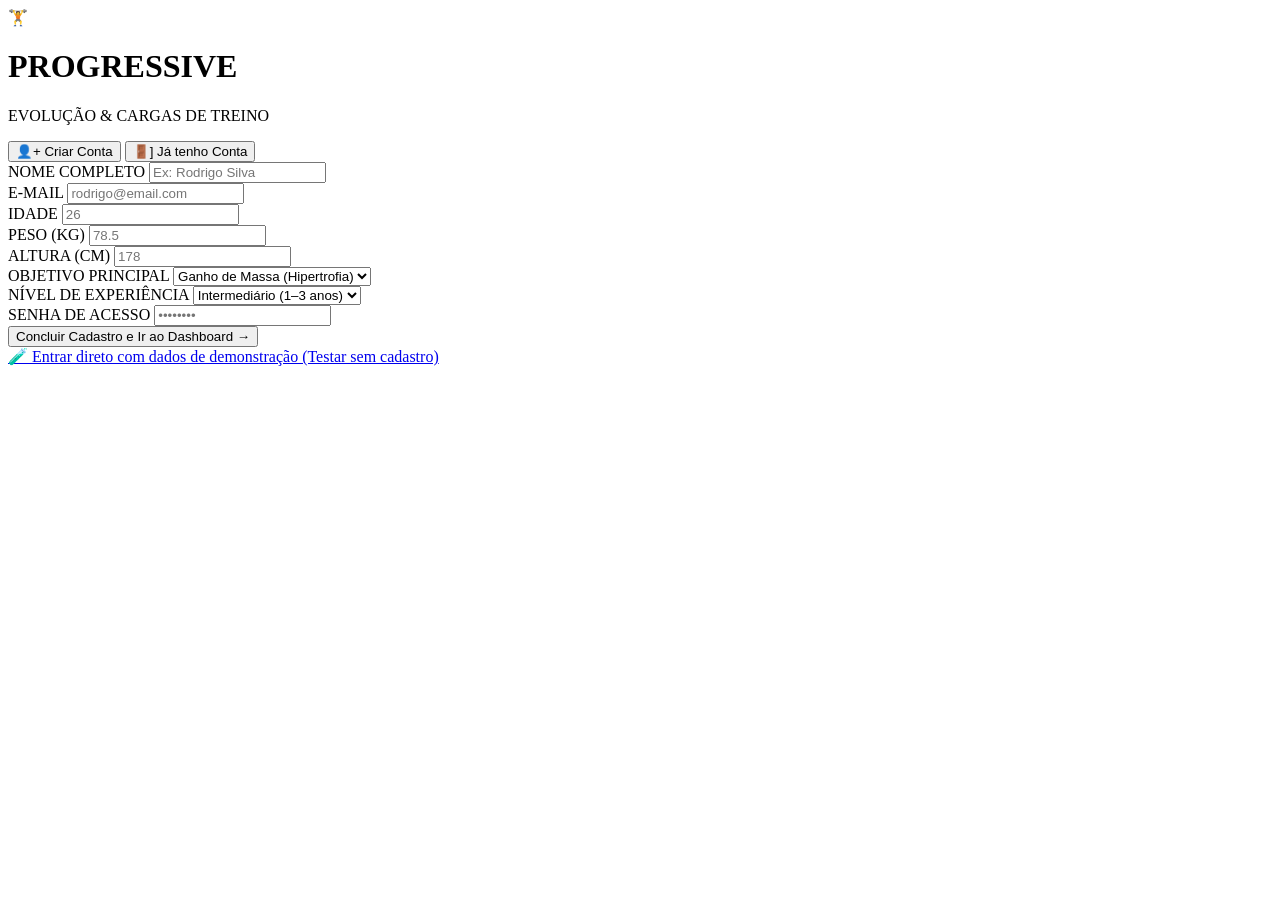
==== index.html @ b904b304 "feat: cria estrutura inicial do projeto e pagina de autenticacao" ====
<!DOCTYPE html>
<html lang="pt-BR">
<head>
    <meta charset="UTF-8">
    <meta name="viewport" content="width=device-width, initial-scale=1.0">
    <title>Progressive — Criar Conta / Entrar</title>
</head>
<body>

    <main class="auth-container">
        <!-- Logo e Titulo -->
        <header class="auth-header">
            <div class="logo-icon">🏋️</div>
            <h1>PROGRESSIVE</h1>
            <p>EVOLUÇÃO & CARGAS DE TREINO</p>
        </header>

        <!-- Alternador de Modos -->
        <nav class="auth-tabs">
            <button type="button" class="tab-btn active">👤+ Criar Conta</button>
            <button type="button" class="tab-btn">🚪] Já tenho Conta</button>
        </nav>

        <!-- Formulario de Registo -->
        <form action="pages/dashboard.html" method="GET" class="auth-form">
            
            <div class="form-row">
                <div class="form-group">
                    <label for="nome">NOME COMPLETO</label>
                    <input type="text" id="nome" name="nome" placeholder="Ex: Rodrigo Silva" required>
                </div>

                <div class="form-group">
                    <label for="email">E-MAIL</label>
                    <input type="email" id="email" name="email" placeholder="rodrigo@email.com" required>
                </div>
            </div>

            <div class="form-row">
                <div class="form-group">
                    <label for="idade">IDADE</label>
                    <input type="number" id="idade" name="idade" placeholder="26" required>
                </div>

                <div class="form-group">
                    <label for="peso">PESO (KG)</label>
                    <input type="number" id="peso" name="peso" step="0.1" placeholder="78.5" required>
                </div>

                <div class="form-group">
                    <label for="altura">ALTURA (CM)</label>
                    <input type="number" id="altura" name="altura" placeholder="178" required>
                </div>
            </div>

            <div class="form-row">
                <div class="form-group">
                    <label for="objetivo">OBJETIVO PRINCIPAL</label>
                    <select id="objetivo" name="objetivo">
                        <option value="hipertrofia" selected>Ganho de Massa (Hipertrofia)</option>
                        <option value="forca">Ganho de Força Brutal</option>
                        <option value="emagrecimento">Definição / Emagrecimento</option>
                    </select>
                </div>

                <div class="form-group">
                    <label for="nivel">NÍVEL DE EXPERIÊNCIA</label>
                    <select id="nivel" name="nivel">
                        <option value="iniciante">Iniciante (0-1 ano)</option>
                        <option value="intermediario" selected>Intermediário (1–3 anos)</option>
                        <option value="avancado">Avançado (3+ anos)</option>
                    </select>
                </div>
            </div>

            <div class="form-group">
                <label for="senha">SENHA DE ACESSO</label>
                <input type="password" id="senha" name="senha" placeholder="••••••••" required>
            </div>

            <button type="submit" class="btn-submit">Concluir Cadastro e Ir ao Dashboard →</button>

            <div class="demo-access">
                <a href="pages/dashboard.html">🧪 Entrar direto com dados de demonstração (Testar sem cadastro)</a>
            </div>

        </form>
    </main>

</body>
</html>
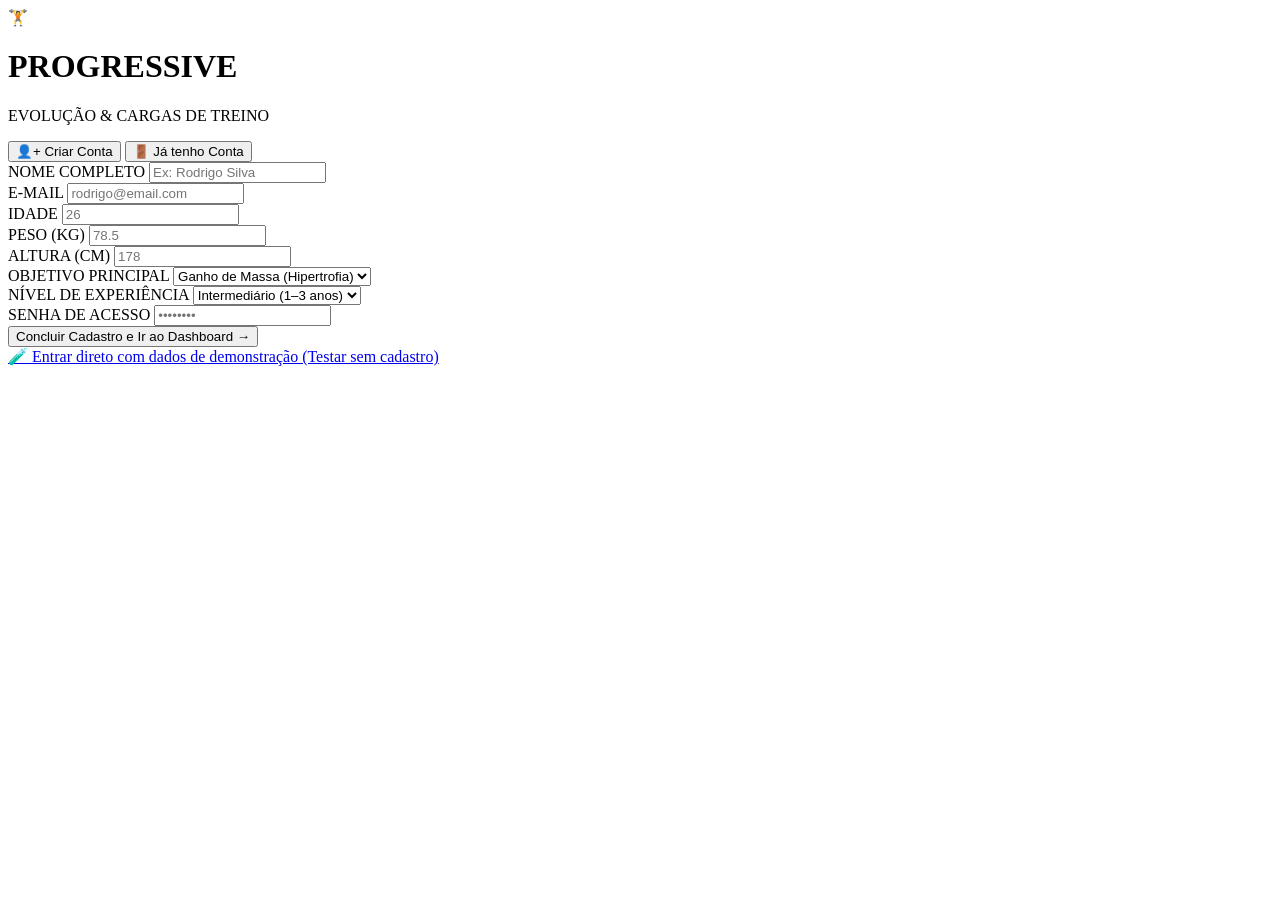
==== commit 69e09eb1: "fix(html): corrige acessibilidade wcag, semantica e erros de texto" ====
--- a/index.html
+++ b/index.html
@@ -4,6 +4,7 @@
     <meta charset="UTF-8">
     <meta name="viewport" content="width=device-width, initial-scale=1.0">
     <title>Progressive — Criar Conta / Entrar</title>
+    <link rel="stylesheet" href="assets/css/style.css">
 </head>
 <body>
 
@@ -18,7 +19,7 @@
         <!-- Alternador de Modos -->
         <nav class="auth-tabs">
             <button type="button" class="tab-btn active">👤+ Criar Conta</button>
-            <button type="button" class="tab-btn">🚪] Já tenho Conta</button>
+            <button type="button" class="tab-btn">🚪 Já tenho Conta</button>
         </nav>
 
         <!-- Formulario de Registo -->
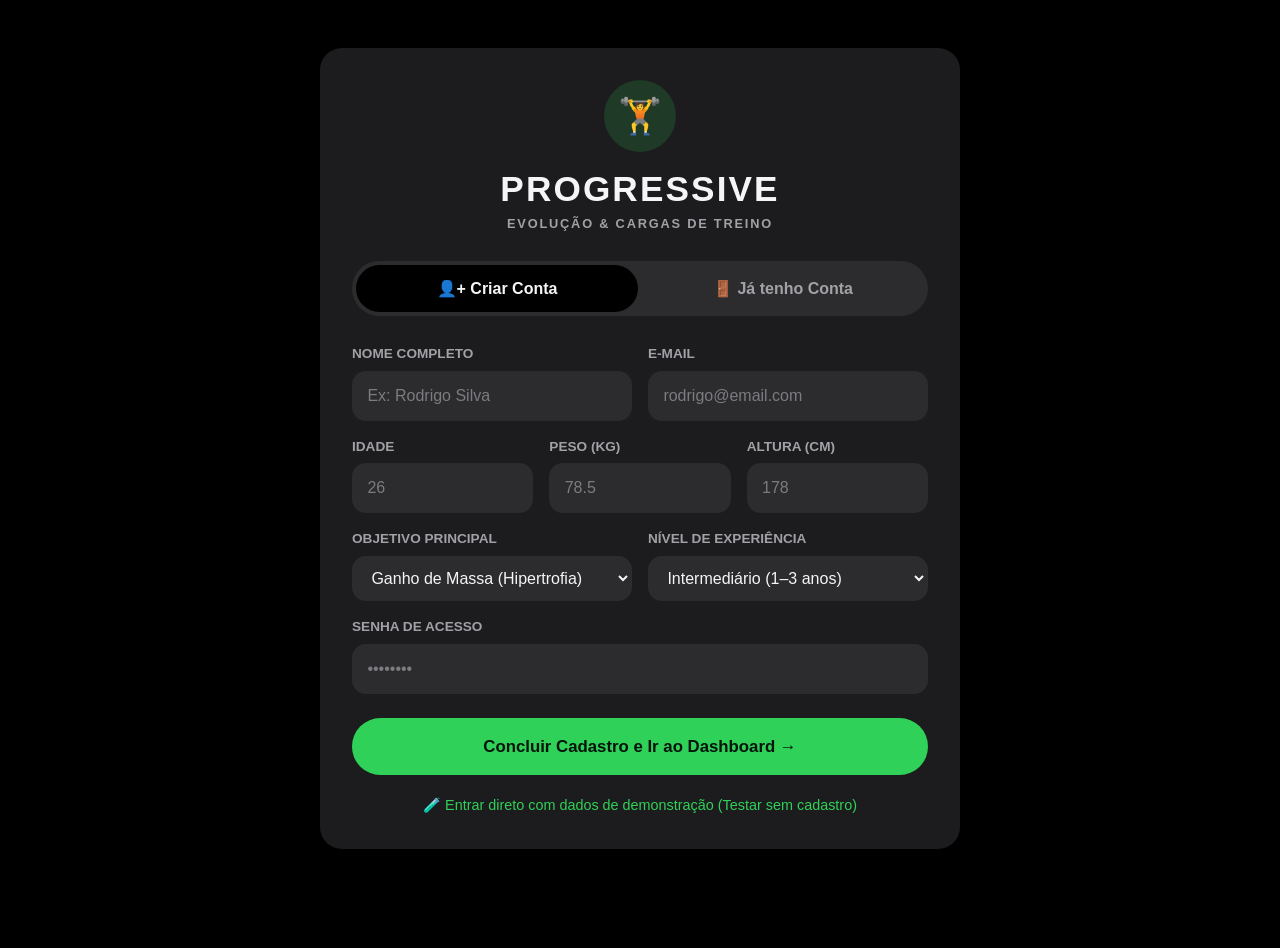
==== commit 20a8a5e5: "feat(login): alterna formularios de cadastro e login com :checked - abas viram labels de radios esco" ====
--- a/index.html
+++ b/index.html
@@ -3,6 +3,8 @@
 <head>
     <meta charset="UTF-8">
     <meta name="viewport" content="width=device-width, initial-scale=1.0">
+    <meta name="theme-color" content="#000000">
+    <link rel="icon" href="data:image/svg+xml,<svg xmlns=%22http://www.w3.org/2000/svg%22 viewBox=%220 0 100 100%22><circle cx=%2250%22 cy=%2250%22 r=%2250%22 fill=%22%2330d158%22/><text x=%2250%22 y=%2268%22 font-size=%2250%22 text-anchor=%22middle%22>🏋️</text></svg>">
     <title>Progressive — Criar Conta / Entrar</title>
     <link rel="stylesheet" href="assets/css/style.css">
 </head>
@@ -16,14 +18,18 @@
             <p>EVOLUÇÃO & CARGAS DE TREINO</p>
         </header>
 
-        <!-- Alternador de Modos -->
-        <nav class="auth-tabs">
-            <button type="button" class="tab-btn active">👤+ Criar Conta</button>
-            <button type="button" class="tab-btn">🚪 Já tenho Conta</button>
-        </nav>
+        <!-- Alternador de Modos: os radios controlam, via CSS (:checked), qual formulário aparece -->
+        <input type="radio" name="modo-acesso" id="modo-cadastro" class="sr-only" checked>
+        <input type="radio" name="modo-acesso" id="modo-login" class="sr-only">
+
+        <div class="auth-tabs">
+            <label for="modo-cadastro" class="tab-btn">👤+ Criar Conta</label>
+            <label for="modo-login" class="tab-btn">🚪 Já tenho Conta</label>
+        </div>
 
         <!-- Formulario de Registo -->
-        <form action="pages/dashboard.html" method="GET" class="auth-form">
+        <form action="pages/dashboard.html" method="GET" class="auth-form form-cadastro">
+            <h2 class="sr-only">Criar conta</h2>
             
             <div class="form-row">
                 <div class="form-group">
@@ -86,6 +92,27 @@
             </div>
 
         </form>
+
+        <!-- Formulario de Login -->
+        <form action="pages/dashboard.html" method="GET" class="auth-form form-login">
+            <h2 class="sr-only">Entrar na conta</h2>
+
+            <div class="form-group">
+                <label for="login-email">E-MAIL</label>
+                <input type="email" id="login-email" name="email" placeholder="rodrigo@email.com" autocomplete="email" required>
+            </div>
+
+            <div class="form-group">
+                <label for="login-senha">SENHA</label>
+                <input type="password" id="login-senha" name="senha" placeholder="••••••••" autocomplete="current-password" required>
+            </div>
+
+            <button type="submit" class="btn-submit">Entrar →</button>
+
+            <div class="demo-access">
+                <a href="pages/dashboard.html">🧪 Entrar direto com dados de demonstração</a>
+            </div>
+        </form>
     </main>
 
 </body>
--- a/assets/css/style.css
+++ b/assets/css/style.css
@@ -0,0 +1,1493 @@
+ 
+/* ---------- 1. Variáveis (tokens de design) ---------- */
+:root {
+    color-scheme: dark;
+
+    /* Cores */
+    --bg: #000000;
+    --surface: #1c1c1e;
+    --surface-2: #2c2c2e;
+    --surface-3: #3a3a3c;
+    --border: #2f2f33;
+    --text: #f5f5f7;
+    --text-muted: #a1a1a6;
+    --accent: #30d158;
+    --accent-strong: #28b84c;
+    --accent-soft: rgba(48, 209, 88, 0.16);
+    --accent-dim: #1f6f35;
+    --danger: #ff453a;
+    --danger-soft: rgba(255, 69, 58, 0.14);
+    --warning: #ffd60a;
+
+    /* Tipografia */
+    --font: -apple-system, BlinkMacSystemFont, "Segoe UI", Roboto, "Helvetica Neue", Arial, sans-serif;
+
+    /* Formas e espaçamentos */
+    --radius-lg: 22px;
+    --radius-md: 14px;
+    --radius-sm: 10px;
+    --radius-pill: 999px;
+    --gap: 16px;
+    --sidebar-width: 240px;
+    --bottom-nav-height: 72px;
+    --transition: 0.2s ease;
+}
+
+/* ---------- 2. Base ---------- */
+*,
+*::before,
+*::after {
+    box-sizing: border-box;
+}
+
+html {
+    -webkit-text-size-adjust: 100%;
+}
+
+body {
+    margin: 0;
+    min-height: 100vh;
+    background: var(--bg);
+    color: var(--text);
+    font-family: var(--font);
+    font-size: 1rem;
+    line-height: 1.5;
+    -webkit-font-smoothing: antialiased;
+}
+
+h1, h2, h3, h4 {
+    margin: 0 0 0.5rem;
+    line-height: 1.2;
+    letter-spacing: -0.01em;
+}
+
+p {
+    margin: 0 0 0.75rem;
+}
+
+a {
+    color: var(--accent);
+    text-decoration: none;
+}
+
+a:hover {
+    text-decoration: underline;
+}
+
+img {
+    max-width: 100%;
+    height: auto;
+    display: block;
+}
+
+ul {
+    margin: 0;
+    padding: 0;
+    list-style: none;
+}
+
+hr {
+    border: 0;
+    border-top: 1px solid var(--border);
+    margin: 1.25rem 0;
+}
+
+strong {
+    font-weight: 700;
+}
+
+/* Foco visível para navegação por teclado (acessibilidade) */
+:focus-visible {
+    outline: 3px solid var(--accent);
+    outline-offset: 2px;
+    border-radius: var(--radius-sm);
+}
+
+/* Conteúdo apenas para leitores de ecrã */
+.sr-only {
+    position: absolute;
+    width: 1px;
+    height: 1px;
+    padding: 0;
+    margin: -1px;
+    overflow: hidden;
+    clip: rect(0, 0, 0, 0);
+    white-space: nowrap;
+    border: 0;
+}
+
+/* ---------- 3. Formulários ---------- */
+label,
+legend {
+    display: block;
+    margin-bottom: 0.4rem;
+    color: var(--text-muted);
+    font-size: 0.85rem;
+    font-weight: 600;
+}
+
+input,
+select,
+textarea {
+    width: 100%;
+    padding: 0.75rem 0.9rem;
+    background: var(--surface-2);
+    color: var(--text);
+    border: 1px solid transparent;
+    border-radius: var(--radius-md);
+    font: inherit;
+    transition: border-color var(--transition), background var(--transition);
+}
+
+input::placeholder,
+textarea::placeholder {
+    color: #7c7c80;
+}
+
+input:hover,
+select:hover,
+textarea:hover {
+    background: var(--surface-3);
+}
+
+input:focus,
+select:focus,
+textarea:focus {
+    outline: none;
+    border-color: var(--accent);
+}
+
+textarea {
+    resize: vertical;
+}
+
+input[type="checkbox"],
+input[type="radio"] {
+    width: 1.25rem;
+    height: 1.25rem;
+    padding: 0;
+    accent-color: var(--accent);
+    cursor: pointer;
+}
+
+.form-group {
+    margin-bottom: 1rem;
+}
+
+.form-row {
+    display: grid;
+    grid-template-columns: repeat(auto-fit, minmax(160px, 1fr));
+    gap: 0 var(--gap);
+}
+
+.form-group-fieldset {
+    margin: 0 0 1rem;
+    padding: 1rem;
+    border: 1px solid var(--border);
+    border-radius: var(--radius-md);
+}
+
+.form-group-fieldset legend {
+    padding: 0 0.4rem;
+}
+
+.form-group-fieldset label {
+    display: flex;
+    align-items: center;
+    gap: 0.6rem;
+    margin: 0.4rem 0;
+    color: var(--text);
+    font-weight: 400;
+    cursor: pointer;
+}
+
+/* ---------- 4. Botões ---------- */
+button,
+.btn-primary,
+.btn-secondary,
+.btn-success,
+.btn-danger,
+.btn-submit,
+.btn-start,
+.btn-start-routine,
+.btn-back,
+.btn-link {
+    font: inherit;
+    cursor: pointer;
+}
+
+.btn-primary,
+.btn-success,
+.btn-submit,
+.btn-start,
+.btn-start-routine {
+    display: inline-flex;
+    align-items: center;
+    justify-content: center;
+    gap: 0.5rem;
+    padding: 0.8rem 1.4rem;
+    background: var(--accent);
+    color: #04140a;
+    border: 0;
+    border-radius: var(--radius-pill);
+    font-weight: 700;
+    text-decoration: none;
+    transition: background var(--transition), transform var(--transition), box-shadow var(--transition);
+}
+
+.btn-primary:hover,
+.btn-success:hover,
+.btn-submit:hover,
+.btn-start:hover,
+.btn-start-routine:hover {
+    background: var(--accent-strong);
+    text-decoration: none;
+}
+
+.btn-primary:active,
+.btn-success:active,
+.btn-submit:active,
+.btn-start:active,
+.btn-start-routine:active {
+    transform: scale(0.97);
+}
+
+.btn-secondary,
+.btn-back {
+    display: inline-flex;
+    align-items: center;
+    gap: 0.4rem;
+    padding: 0.6rem 1rem;
+    background: var(--surface-2);
+    color: var(--text);
+    border: 0;
+    border-radius: var(--radius-pill);
+    font-weight: 600;
+    font-size: 0.9rem;
+    text-decoration: none;
+    transition: background var(--transition);
+}
+
+.btn-secondary:hover,
+.btn-back:hover {
+    background: var(--surface-3);
+    text-decoration: none;
+}
+
+.btn-danger {
+    display: inline-flex;
+    align-items: center;
+    gap: 0.4rem;
+    padding: 0.6rem 1rem;
+    background: var(--danger-soft);
+    color: var(--danger);
+    border: 0;
+    border-radius: var(--radius-pill);
+    font-weight: 600;
+    font-size: 0.9rem;
+    text-decoration: none;
+    transition: background var(--transition), color var(--transition);
+}
+
+.btn-danger:hover {
+    background: var(--danger);
+    color: #fff;
+    text-decoration: none;
+}
+
+.btn-link {
+    display: inline-flex;
+    align-items: center;
+    gap: 0.4rem;
+    padding: 0.6rem 0;
+    background: none;
+    border: 0;
+    color: var(--accent);
+    font-weight: 600;
+}
+
+/* ---------- 5. Topbar ---------- */
+.topbar {
+    position: sticky;
+    top: 0;
+    z-index: 20;
+    display: flex;
+    align-items: center;
+    justify-content: space-between;
+    gap: var(--gap);
+    padding: 0.9rem 1.5rem;
+    background: rgba(0, 0, 0, 0.85);
+    backdrop-filter: blur(12px);
+    border-bottom: 1px solid var(--border);
+}
+
+.brand {
+    display: flex;
+    align-items: center;
+    gap: 0.75rem;
+    min-width: 0;
+}
+
+.logo {
+    display: grid;
+    place-items: center;
+    width: 42px;
+    height: 42px;
+    flex-shrink: 0;
+    background: var(--accent-soft);
+    border-radius: 50%;
+    font-size: 1.3rem;
+}
+
+.brand-name {
+    margin: 0;
+    font-size: 1.25rem;
+    font-weight: 800;
+    letter-spacing: 0.04em;
+}
+
+.brand-name span {
+    display: block;
+    color: var(--text-muted);
+    font-size: 0.7rem;
+    font-weight: 600;
+    letter-spacing: 0.12em;
+}
+
+.user-info {
+    display: flex;
+    align-items: center;
+    gap: 0.75rem;
+}
+
+.user-name {
+    font-weight: 600;
+}
+
+.user-meta {
+    color: var(--text-muted);
+    font-size: 0.85rem;
+}
+
+.avatar {
+    display: grid;
+    place-items: center;
+    width: 40px;
+    height: 40px;
+    background: var(--accent);
+    color: #04140a;
+    border-radius: 50%;
+    font-weight: 800;
+    font-size: 0.9rem;
+}
+
+.btn-logout {
+    display: grid;
+    place-items: center;
+    width: 40px;
+    height: 40px;
+    background: var(--surface);
+    border-radius: 50%;
+    transition: background var(--transition);
+}
+
+.btn-logout:hover {
+    background: var(--surface-2);
+    text-decoration: none;
+}
+
+/* ---------- 6. Layout com sidebar ---------- */
+.layout {
+    display: grid;
+    grid-template-columns: var(--sidebar-width) 1fr;
+    min-height: calc(100vh - 75px);
+}
+
+.sidebar {
+    position: sticky;
+    top: 75px;
+    align-self: start;
+    height: calc(100vh - 75px);
+    padding: 1.5rem 1rem;
+    border-right: 1px solid var(--border);
+}
+
+.sidebar ul {
+    display: flex;
+    flex-direction: column;
+    gap: 0.25rem;
+}
+
+.sidebar a {
+    display: flex;
+    align-items: center;
+    gap: 0.6rem;
+    padding: 0.75rem 1rem;
+    color: var(--text-muted);
+    border-radius: var(--radius-md);
+    font-weight: 600;
+    transition: background var(--transition), color var(--transition);
+}
+
+.sidebar a:hover {
+    background: var(--surface);
+    color: var(--text);
+    text-decoration: none;
+}
+
+.sidebar .active a {
+    background: var(--accent-soft);
+    color: var(--accent);
+}
+
+.main-content {
+    width: 100%;
+    max-width: 1200px;
+    margin: 0 auto;
+    padding: 2rem 1.5rem 3rem;
+}
+
+/* Título de página no estilo "Stats / Progress & history" */
+.page-title-bar {
+    display: flex;
+    flex-wrap: wrap;
+    align-items: flex-end;
+    justify-content: space-between;
+    gap: var(--gap);
+    margin-bottom: 1.75rem;
+}
+
+.page-title-bar h1 {
+    margin: 0;
+    font-size: clamp(1.8rem, 4vw, 2.6rem);
+    font-weight: 800;
+}
+
+.page-title-bar p {
+    margin: 0.25rem 0 0;
+    color: var(--text-muted);
+    font-size: 1.05rem;
+}
+
+/* Card genérico (todas as "caixas" usam a mesma base) */
+.metric-card,
+.next-workout-banner,
+.widget-chart,
+.widget-records,
+.routine-card,
+.library-card,
+.add-exercise-section,
+.filter-bar,
+.chart-card,
+.calc-form-card,
+.calc-result-card,
+.details-card,
+.history-table-card,
+.session-exercise-card,
+.auth-container {
+    background: var(--surface);
+    border-radius: var(--radius-lg);
+    padding: 1.5rem;
+}
+
+/* ---------- 7. Dashboard (estilo "Stats") ---------- */
+.metrics-grid {
+    display: grid;
+    grid-template-columns: repeat(4, 1fr);
+    gap: var(--gap);
+    margin-bottom: 1.5rem;
+}
+
+.metric-card {
+    display: flex;
+    flex-direction: column;
+    gap: 0.25rem;
+    transition: transform var(--transition), background var(--transition);
+}
+
+.metric-card:hover {
+    transform: translateY(-2px);
+    background: #232326;
+}
+
+.metric-card h3 {
+    margin: 0;
+    color: var(--text-muted);
+    font-size: 0.85rem;
+    font-weight: 600;
+    letter-spacing: 0.04em;
+}
+
+.metric-value {
+    margin: 0.25rem 0 0;
+    font-size: clamp(2rem, 4vw, 2.75rem);
+    font-weight: 800;
+    line-height: 1.1;
+    font-variant-numeric: tabular-nums;
+}
+
+.metric-sub {
+    color: var(--text-muted);
+    font-size: 0.85rem;
+}
+
+/* Variação positiva em verde, como o "-1 kg" do openGym */
+.metric-card:first-of-type .metric-sub {
+    color: var(--accent);
+    font-weight: 600;
+}
+
+/* Banner do treino do dia */
+.next-workout-banner {
+    display: flex;
+    flex-wrap: wrap;
+    align-items: center;
+    justify-content: space-between;
+    gap: 1.25rem;
+    margin-bottom: 1.5rem;
+    background: linear-gradient(135deg, #12351d 0%, var(--surface) 60%);
+    border: 1px solid var(--accent-dim);
+}
+
+.workout-info h2 {
+    margin: 0.6rem 0 0.25rem;
+    font-size: 1.4rem;
+}
+
+.workout-info p {
+    margin: 0;
+    color: var(--text-muted);
+}
+
+.badge,
+.group-tag,
+.formula-tag {
+    display: inline-block;
+    padding: 0.25rem 0.7rem;
+    background: var(--accent-soft);
+    color: var(--accent);
+    border-radius: var(--radius-pill);
+    font-size: 0.72rem;
+    font-weight: 700;
+    letter-spacing: 0.08em;
+}
+
+.btn-start {
+    padding: 1rem 1.75rem;
+    font-size: 1.05rem;
+    box-shadow: 0 0 0 6px var(--accent-soft), 0 10px 30px rgba(48, 209, 88, 0.25);
+}
+
+/* Gráfico + recordes */
+.dashboard-widgets {
+    display: grid;
+    grid-template-columns: 2fr 1fr;
+    gap: var(--gap);
+}
+
+.widget-chart h2,
+.widget-records h2,
+.chart-card h2,
+.history-table-card h2 {
+    color: var(--text-muted);
+    font-size: 1rem;
+    font-weight: 600;
+}
+
+.chart-container {
+    margin: 1rem 0 0;
+}
+
+.chart-container figcaption,
+.line-chart-wrapper figcaption,
+.exercise-illustration figcaption {
+    margin-top: 1rem;
+    color: var(--text-muted);
+    font-size: 0.85rem;
+}
+
+/* Barras verdes com cantos arredondados, como as células do heatmap */
+.bar-chart-placeholder {
+    display: flex;
+    align-items: flex-end;
+    gap: 10px;
+    height: 220px;
+    padding-bottom: 1.75rem;
+}
+
+.bar {
+    position: relative;
+    flex: 1;
+    min-height: 10px;
+    background: linear-gradient(to top, var(--accent-dim), var(--accent));
+    border-radius: 8px;
+    transition: filter var(--transition), transform var(--transition);
+}
+
+.bar:hover {
+    filter: brightness(1.2);
+}
+
+/* Dias sem treino viram uma "célula vazia" cinza */
+.bar[style*="height: 0%"] {
+    background: var(--surface-2);
+}
+
+.bar span {
+    position: absolute;
+    bottom: -1.6rem;
+    left: 50%;
+    transform: translateX(-50%);
+    color: var(--text-muted);
+    font-size: 0.78rem;
+}
+
+/* Lista de recordes pessoais */
+.pr-list li {
+    display: flex;
+    justify-content: space-between;
+    align-items: center;
+    gap: 1rem;
+    padding: 0.85rem 0;
+    border-bottom: 1px solid var(--border);
+}
+
+.pr-list li:last-child {
+    border-bottom: 0;
+}
+
+.pr-list strong {
+    color: var(--accent);
+    font-size: 1.1rem;
+    font-variant-numeric: tabular-nums;
+    white-space: nowrap;
+}
+
+/* ---------- 8. Treinos (fichas) ---------- */
+.routines-grid,
+.library-grid {
+    display: grid;
+    grid-template-columns: repeat(auto-fill, minmax(280px, 1fr));
+    gap: var(--gap);
+}
+
+.routines-grid > h2,
+.library-grid > h2,
+.add-exercise-section > h2,
+.calc-form-card > h2 {
+    grid-column: 1 / -1;
+    margin-bottom: 0.25rem;
+    color: var(--text-muted);
+    font-size: 1rem;
+    font-weight: 600;
+}
+
+.routine-card {
+    display: flex;
+    flex-direction: column;
+    gap: 0.75rem;
+    border: 1px solid transparent;
+    transition: border-color var(--transition), transform var(--transition);
+}
+
+.routine-card:hover {
+    border-color: var(--accent-dim);
+    transform: translateY(-2px);
+}
+
+.routine-card-header {
+    display: flex;
+    justify-content: space-between;
+    align-items: center;
+}
+
+.count {
+    color: var(--text-muted);
+    font-size: 0.85rem;
+}
+
+.routine-card h3 {
+    margin: 0;
+    font-size: 1.2rem;
+}
+
+.exercise-preview-list {
+    flex: 1;
+}
+
+.exercise-preview-list li {
+    display: flex;
+    justify-content: space-between;
+    gap: 1rem;
+    padding: 0.55rem 0;
+    border-bottom: 1px solid var(--border);
+    font-size: 0.92rem;
+}
+
+.exercise-preview-list li:last-child {
+    border-bottom: 0;
+}
+
+.exercise-preview-list strong {
+    color: var(--text-muted);
+    font-weight: 600;
+    white-space: nowrap;
+}
+
+.btn-start-routine {
+    width: 100%;
+    margin-top: 0.25rem;
+}
+
+/* ---------- 9. Biblioteca ---------- */
+.add-exercise-section {
+    margin-bottom: 1.5rem;
+}
+
+.exercise-form {
+    display: grid;
+    grid-template-columns: repeat(2, 1fr);
+    gap: 0 var(--gap);
+}
+
+.exercise-form .form-group:has(textarea),
+.exercise-form .form-group-fieldset,
+.exercise-form .btn-success {
+    grid-column: 1 / -1;
+}
+
+.exercise-form .btn-success {
+    justify-self: start;
+}
+
+/* Barra de filtros em pílula, como os seletores do openGym */
+.filter-bar {
+    display: flex;
+    flex-wrap: wrap;
+    align-items: center;
+    gap: 0.75rem;
+    margin-bottom: 1.5rem;
+    padding: 0.75rem;
+}
+
+.filter-bar input,
+.filter-bar select {
+    width: auto;
+    flex: 1 1 200px;
+    border-radius: var(--radius-pill);
+}
+
+.filter-bar label:not(.sr-only) {
+    margin: 0 0 0 0.5rem;
+}
+
+.library-card {
+    display: flex;
+    flex-direction: column;
+    gap: 0.5rem;
+}
+
+.library-card .group-tag {
+    align-self: flex-start;
+}
+
+.library-card h3 {
+    margin: 0.25rem 0 0;
+    font-size: 1.15rem;
+}
+
+.library-card p {
+    color: var(--text-muted);
+    margin: 0;
+}
+
+.library-card p strong {
+    color: var(--accent);
+    font-size: 1.15rem;
+}
+
+.card-actions {
+    display: flex;
+    flex-wrap: wrap;
+    gap: 0.5rem;
+    margin-top: auto;
+    padding-top: 0.75rem;
+    border-top: 1px solid var(--border);
+}
+
+.card-actions .btn-link {
+    margin-right: auto;
+}
+
+/* ---------- 10. Evolução ---------- */
+.chart-header {
+    display: flex;
+    flex-wrap: wrap;
+    align-items: center;
+    gap: 0.75rem;
+    margin-bottom: 1rem;
+}
+
+.chart-header label {
+    margin: 0;
+}
+
+.chart-header select {
+    width: auto;
+    border-radius: var(--radius-pill);
+}
+
+.line-chart-wrapper {
+    margin: 0;
+}
+
+.line-chart-wrapper svg {
+    display: block;
+    max-width: 100%;
+}
+
+/* O CSS tem prioridade sobre os atributos do SVG */
+.line-chart-wrapper line {
+    stroke: var(--surface-2);
+}
+
+.line-chart-wrapper polyline {
+    stroke: var(--accent);
+    stroke-linecap: round;
+    stroke-linejoin: round;
+}
+
+.line-chart-wrapper circle {
+    fill: var(--bg);
+    stroke: var(--accent);
+    stroke-width: 3;
+}
+
+/* ---------- 11. Calculadora ---------- */
+.calculator-grid {
+    display: grid;
+    grid-template-columns: 1fr 1fr;
+    gap: var(--gap);
+    align-items: start;
+}
+
+.calc-form-card .btn-primary {
+    width: 100%;
+}
+
+.calc-result-card {
+    text-align: center;
+    background: linear-gradient(160deg, #12351d 0%, var(--surface) 55%);
+}
+
+.result-value {
+    margin: 0.75rem 0 0.25rem;
+    color: var(--accent);
+    font-size: clamp(2.6rem, 6vw, 3.75rem);
+    font-weight: 800;
+    font-variant-numeric: tabular-nums;
+}
+
+.result-sub {
+    color: var(--text-muted);
+}
+
+.percentages-grid {
+    display: grid;
+    grid-template-columns: repeat(3, 1fr);
+    gap: 0.75rem;
+}
+
+.percentages-grid div {
+    display: flex;
+    flex-direction: column;
+    gap: 0.25rem;
+    padding: 0.9rem 0.5rem;
+    background: var(--surface-2);
+    border-radius: var(--radius-md);
+}
+
+.percentages-grid span {
+    color: var(--text-muted);
+    font-size: 0.8rem;
+}
+
+.percentages-grid strong {
+    font-size: 1.25rem;
+}
+
+/* ---------- 12. Detalhes do exercício ---------- */
+.details-card,
+.history-table-card {
+    margin-bottom: 1.5rem;
+}
+
+.details-card > h1 {
+    font-size: clamp(1.6rem, 4vw, 2.2rem);
+    font-weight: 800;
+}
+
+.details-card > p {
+    color: var(--text-muted);
+}
+
+.details-card > p strong {
+    color: var(--text);
+}
+
+.details-content-grid {
+    display: grid;
+    grid-template-columns: 1fr 1fr;
+    gap: var(--gap);
+    margin-top: 1rem;
+}
+
+.exercise-illustration {
+    margin: 0;
+}
+
+.exercise-illustration img {
+    width: 100%;
+    background: #fff;
+    border-radius: var(--radius-md);
+}
+
+.tips-box {
+    padding: 1.25rem;
+    background: var(--surface-2);
+    border-left: 4px solid var(--accent);
+    border-radius: var(--radius-md);
+}
+
+.tips-box h2 {
+    font-size: 1.05rem;
+}
+
+.tips-box li {
+    position: relative;
+    padding: 0.4rem 0 0.4rem 1.5rem;
+}
+
+.tips-box li::before {
+    content: "✓";
+    position: absolute;
+    left: 0;
+    color: var(--accent);
+    font-weight: 800;
+}
+
+/* Tabelas */
+.data-table,
+.sets-table {
+    width: 100%;
+    border-collapse: collapse;
+    font-variant-numeric: tabular-nums;
+}
+
+.data-table th,
+.sets-table th {
+    padding: 0.75rem;
+    color: var(--text-muted);
+    font-size: 0.78rem;
+    font-weight: 600;
+    letter-spacing: 0.06em;
+    text-align: left;
+    text-transform: uppercase;
+    border-bottom: 1px solid var(--border);
+}
+
+.data-table td,
+.sets-table td {
+    padding: 0.85rem 0.75rem;
+    border-bottom: 1px solid var(--border);
+}
+
+.data-table tbody tr:last-child td,
+.sets-table tbody tr:last-child td {
+    border-bottom: 0;
+}
+
+.data-table tbody tr:hover {
+    background: var(--surface-2);
+}
+
+.data-table td strong {
+    color: var(--accent);
+}
+
+.btn-back {
+    flex-shrink: 0;
+}
+
+.footer {
+    padding: 2rem 1.5rem;
+    color: var(--text-muted);
+    font-size: 0.85rem;
+    text-align: center;
+    border-top: 1px solid var(--border);
+}
+
+/* ---------- 13. Sessão em andamento ---------- */
+.session-topbar {
+    display: flex;
+    flex-wrap: wrap;
+    align-items: center;
+    justify-content: space-between;
+    gap: var(--gap);
+    padding: 1.25rem 1.5rem;
+    border-bottom: 1px solid var(--border);
+}
+
+.session-topbar h1 {
+    margin: 0.4rem 0 0;
+    font-size: clamp(1.3rem, 3.5vw, 1.8rem);
+    font-weight: 800;
+}
+
+.badge-live {
+    display: inline-flex;
+    align-items: center;
+    gap: 0.5rem;
+    padding: 0.25rem 0.75rem;
+    background: var(--accent-soft);
+    color: var(--accent);
+    border-radius: var(--radius-pill);
+    font-size: 0.72rem;
+    font-weight: 700;
+    letter-spacing: 0.08em;
+}
+
+/* Ponto "ao vivo" pulsando */
+.badge-live::before {
+    content: "";
+    width: 8px;
+    height: 8px;
+    background: var(--accent);
+    border-radius: 50%;
+    animation: pulse 1.6s ease-in-out infinite;
+}
+
+@keyframes pulse {
+    0%, 100% { opacity: 1; transform: scale(1); }
+    50% { opacity: 0.35; transform: scale(0.7); }
+}
+
+/* Cronómetro fixo no topo durante o treino */
+.timer-bar {
+    position: sticky;
+    top: 0;
+    z-index: 20;
+    display: flex;
+    flex-wrap: wrap;
+    align-items: center;
+    justify-content: space-between;
+    gap: var(--gap);
+    padding: 1rem 1.5rem;
+    background: rgba(28, 28, 30, 0.92);
+    backdrop-filter: blur(12px);
+    border-bottom: 1px solid var(--border);
+}
+
+.timer-display {
+    display: flex;
+    align-items: baseline;
+    gap: 1rem;
+}
+
+.timer-display span {
+    color: var(--text-muted);
+    font-size: 0.8rem;
+    font-weight: 700;
+    letter-spacing: 0.1em;
+}
+
+.timer-display time {
+    font-size: 2.25rem;
+    font-weight: 800;
+    font-variant-numeric: tabular-nums;
+}
+
+/* Botões do cronómetro como controle segmentado */
+.timer-controls {
+    display: flex;
+    gap: 4px;
+    padding: 4px;
+    background: var(--surface-2);
+    border-radius: var(--radius-pill);
+}
+
+.timer-controls button {
+    padding: 0.55rem 1.1rem;
+    background: transparent;
+    color: var(--text);
+    border: 0;
+    border-radius: var(--radius-pill);
+    font-weight: 600;
+    transition: background var(--transition);
+}
+
+.timer-controls button:hover {
+    background: var(--surface-3);
+}
+
+.timer-controls .btn-stop {
+    color: var(--danger);
+}
+
+.session-container {
+    display: flex;
+    flex-direction: column;
+    gap: var(--gap);
+    max-width: 820px;
+    margin: 0 auto;
+    padding: 1.5rem;
+}
+
+.exercise-card-head {
+    display: flex;
+    flex-wrap: wrap;
+    align-items: center;
+    justify-content: space-between;
+    gap: 0.5rem;
+    margin-bottom: 0.75rem;
+}
+
+.exercise-card-head h2 {
+    margin: 0;
+    font-size: 1.25rem;
+}
+
+.target {
+    padding: 0.25rem 0.75rem;
+    background: var(--surface-2);
+    color: var(--text-muted);
+    border-radius: var(--radius-pill);
+    font-size: 0.85rem;
+}
+
+.sets-table td:first-child {
+    color: var(--text-muted);
+    font-weight: 600;
+    white-space: nowrap;
+}
+
+.sets-table td:last-child,
+.sets-table th:last-child {
+    text-align: center;
+}
+
+.sets-table input[type="number"] {
+    width: 5rem;
+    padding: 0.5rem 0.6rem;
+    text-align: center;
+    font-weight: 700;
+}
+
+/* Série concluída fica destacada em verde */
+.sets-table tbody tr:has(input:checked) {
+    background: var(--accent-soft);
+}
+
+.sets-table tbody tr:has(input:checked) td:first-child {
+    color: var(--accent);
+}
+
+/* ---------- 14. Login / cadastro (index) ---------- */
+.auth-container {
+    width: min(640px, calc(100% - 32px));
+    margin: 3rem auto;
+    padding: 2rem;
+}
+
+.auth-header {
+    margin-bottom: 1.75rem;
+    text-align: center;
+}
+
+.logo-icon {
+    display: grid;
+    place-items: center;
+    width: 72px;
+    height: 72px;
+    margin: 0 auto 1rem;
+    background: var(--accent-soft);
+    border-radius: 50%;
+    font-size: 2.2rem;
+}
+
+.auth-header h1 {
+    margin: 0;
+    font-size: 2.2rem;
+    font-weight: 800;
+    letter-spacing: 0.06em;
+}
+
+.auth-header p {
+    margin: 0.25rem 0 0;
+    color: var(--text-muted);
+    font-size: 0.8rem;
+    font-weight: 600;
+    letter-spacing: 0.14em;
+}
+
+/* Abas em controle segmentado ("Week / 30d / 90d" do openGym) */
+.auth-tabs {
+    display: grid;
+    grid-template-columns: 1fr 1fr;
+    gap: 4px;
+    margin-bottom: 1.75rem;
+    padding: 4px;
+    background: var(--surface-2);
+    border-radius: var(--radius-pill);
+}
+
+.tab-btn {
+    display: flex;
+    align-items: center;
+    justify-content: center;
+    margin: 0;
+    padding: 0.7rem 1rem;
+    background: transparent;
+    color: var(--text-muted);
+    border-radius: var(--radius-pill);
+    font-size: 1rem;
+    font-weight: 600;
+    text-align: center;
+    cursor: pointer;
+    transition: background var(--transition), color var(--transition);
+}
+
+.tab-btn:hover {
+    color: var(--text);
+}
+
+/* Aba ativa: o radio marcado define qual label fica em destaque */
+#modo-cadastro:checked ~ .auth-tabs [for="modo-cadastro"],
+#modo-login:checked ~ .auth-tabs [for="modo-login"] {
+    background: var(--bg);
+    color: var(--text);
+}
+
+/* Foco do teclado nos radios escondidos aparece na aba correspondente */
+#modo-cadastro:focus-visible ~ .auth-tabs [for="modo-cadastro"],
+#modo-login:focus-visible ~ .auth-tabs [for="modo-login"] {
+    outline: 3px solid var(--accent);
+    outline-offset: 2px;
+}
+
+/* Só um formulário aparece por vez */
+.form-login,
+#modo-login:checked ~ .form-cadastro {
+    display: none;
+}
+
+#modo-login:checked ~ .form-login {
+    display: block;
+}
+
+.btn-submit {
+    width: 100%;
+    margin-top: 0.5rem;
+    padding: 1rem;
+    font-size: 1.05rem;
+}
+
+.demo-access {
+    margin-top: 1.25rem;
+    text-align: center;
+    font-size: 0.9rem;
+}
+
+/* ---------- 15. Componentes inspirados no openGym ---------- */
+
+/* Formulário destacado ao chegar pelo link "Cadastrar Exercício" (:target) */
+.add-exercise-section {
+    scroll-margin-top: 90px;
+}
+
+.add-exercise-section:target {
+    animation: destaque 1.6s ease-out;
+}
+
+@keyframes destaque {
+    0% { box-shadow: 0 0 0 4px var(--accent); }
+    100% { box-shadow: 0 0 0 4px transparent; }
+}
+
+/* Legenda da tabela de histórico */
+.data-table caption {
+    padding-bottom: 0.75rem;
+    color: var(--text-muted);
+    font-size: 0.85rem;
+    text-align: left;
+}
+
+/* ---------- 16. Responsivo ---------- */
+@media (max-width: 1024px) {
+    .metrics-grid {
+        grid-template-columns: repeat(2, 1fr);
+    }
+
+    .dashboard-widgets,
+    .calculator-grid,
+    .details-content-grid {
+        grid-template-columns: 1fr;
+    }
+}
+
+/* Celular: sidebar vira barra de navegação inferior, como no openGym */
+@media (max-width: 768px) {
+    .layout {
+        display: block;
+        min-height: 0;
+    }
+
+    .main-content {
+        padding: 1.25rem 16px calc(var(--bottom-nav-height) + 2rem);
+    }
+
+    .sidebar {
+        position: fixed;
+        top: auto;
+        bottom: 0;
+        left: 0;
+        right: 0;
+        z-index: 30;
+        height: var(--bottom-nav-height);
+        padding: 0 0.25rem;
+        background: rgba(18, 18, 20, 0.95);
+        backdrop-filter: blur(12px);
+        border-right: 0;
+        border-top: 1px solid var(--border);
+    }
+
+    .sidebar ul {
+        flex-direction: row;
+        justify-content: space-around;
+        height: 100%;
+        gap: 0;
+    }
+
+    .sidebar li {
+        flex: 1;
+    }
+
+    .sidebar a {
+        flex-direction: column;
+        justify-content: center;
+        gap: 0.15rem;
+        height: 100%;
+        padding: 0.25rem;
+        font-size: 0.68rem;
+        line-height: 1.2;
+        text-align: center;
+        border-radius: 0;
+    }
+
+    .sidebar a:hover {
+        background: transparent;
+    }
+
+    .sidebar .active a {
+        background: transparent;
+    }
+
+    .topbar {
+        padding: 0.75rem 16px;
+    }
+
+    .brand-name span,
+    .user-name,
+    .user-meta {
+        display: none;
+    }
+
+    .metric-card {
+        padding: 1.1rem;
+    }
+
+    .metric-card h3 {
+        font-size: 0.75rem;
+    }
+
+    .next-workout-banner .btn-start {
+        width: 100%;
+    }
+
+    .exercise-form {
+        grid-template-columns: 1fr;
+    }
+
+    .filter-bar label:not(.sr-only) {
+        margin: 0;
+    }
+
+    .timer-bar,
+    .session-topbar {
+        padding-left: 16px;
+        padding-right: 16px;
+    }
+
+    .timer-controls {
+        width: 100%;
+    }
+
+    .timer-controls button {
+        flex: 1;
+    }
+
+    .session-container {
+        padding: 1rem 16px;
+    }
+
+    .metric-card,
+    .next-workout-banner,
+    .widget-chart,
+    .widget-records,
+    .routine-card,
+    .library-card,
+    .add-exercise-section,
+    .chart-card,
+    .calc-form-card,
+    .calc-result-card,
+    .details-card,
+    .history-table-card,
+    .session-exercise-card,
+    .auth-container {
+        padding: 1.1rem;
+    }
+
+    /* Tabelas largas rolam dentro do card, não na página */
+    .history-table-card {
+        overflow-x: auto;
+    }
+
+    .sets-table th,
+    .sets-table td {
+        padding: 0.6rem 0.35rem;
+    }
+
+    .sets-table input[type="number"] {
+        width: 4rem;
+    }
+}
+
+@media (max-width: 420px) {
+    .percentages-grid {
+        grid-template-columns: 1fr;
+    }
+
+    .bar-chart-placeholder {
+        gap: 6px;
+    }
+}
+
+/* Respeita quem prefere menos movimento */
+@media (prefers-reduced-motion: reduce) {
+    *,
+    *::before,
+    *::after {
+        animation: none !important;
+        transition: none !important;
+    }
+}
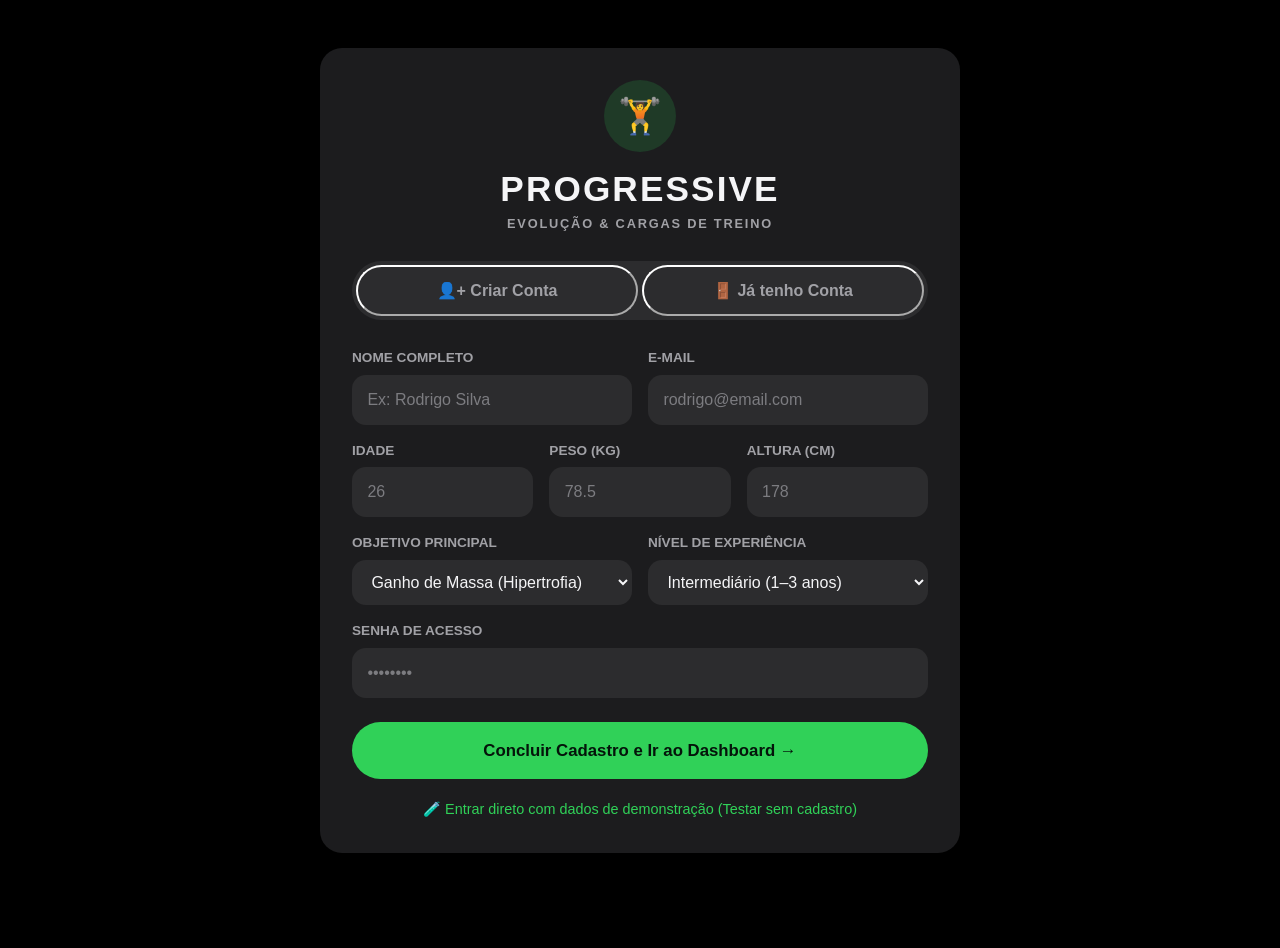
==== commit 36e7ee79: "feat(html): adiciona theme-color, favicon e rotulos curtos no menu - meta theme-color preta para a b" ====
--- a/index.html
+++ b/index.html
@@ -18,18 +18,14 @@
             <p>EVOLUÇÃO & CARGAS DE TREINO</p>
         </header>
 
-        <!-- Alternador de Modos: os radios controlam, via CSS (:checked), qual formulário aparece -->
-        <input type="radio" name="modo-acesso" id="modo-cadastro" class="sr-only" checked>
-        <input type="radio" name="modo-acesso" id="modo-login" class="sr-only">
-
-        <div class="auth-tabs">
-            <label for="modo-cadastro" class="tab-btn">👤+ Criar Conta</label>
-            <label for="modo-login" class="tab-btn">🚪 Já tenho Conta</label>
-        </div>
+        <!-- Alternador de Modos -->
+        <nav class="auth-tabs">
+            <button type="button" class="tab-btn active">👤+ Criar Conta</button>
+            <button type="button" class="tab-btn">🚪 Já tenho Conta</button>
+        </nav>
 
         <!-- Formulario de Registo -->
-        <form action="pages/dashboard.html" method="GET" class="auth-form form-cadastro">
-            <h2 class="sr-only">Criar conta</h2>
+        <form action="pages/dashboard.html" method="GET" class="auth-form">
             
             <div class="form-row">
                 <div class="form-group">
@@ -92,27 +88,6 @@
             </div>
 
         </form>
-
-        <!-- Formulario de Login -->
-        <form action="pages/dashboard.html" method="GET" class="auth-form form-login">
-            <h2 class="sr-only">Entrar na conta</h2>
-
-            <div class="form-group">
-                <label for="login-email">E-MAIL</label>
-                <input type="email" id="login-email" name="email" placeholder="rodrigo@email.com" autocomplete="email" required>
-            </div>
-
-            <div class="form-group">
-                <label for="login-senha">SENHA</label>
-                <input type="password" id="login-senha" name="senha" placeholder="••••••••" autocomplete="current-password" required>
-            </div>
-
-            <button type="submit" class="btn-submit">Entrar →</button>
-
-            <div class="demo-access">
-                <a href="pages/dashboard.html">🧪 Entrar direto com dados de demonstração</a>
-            </div>
-        </form>
     </main>
 
 </body>
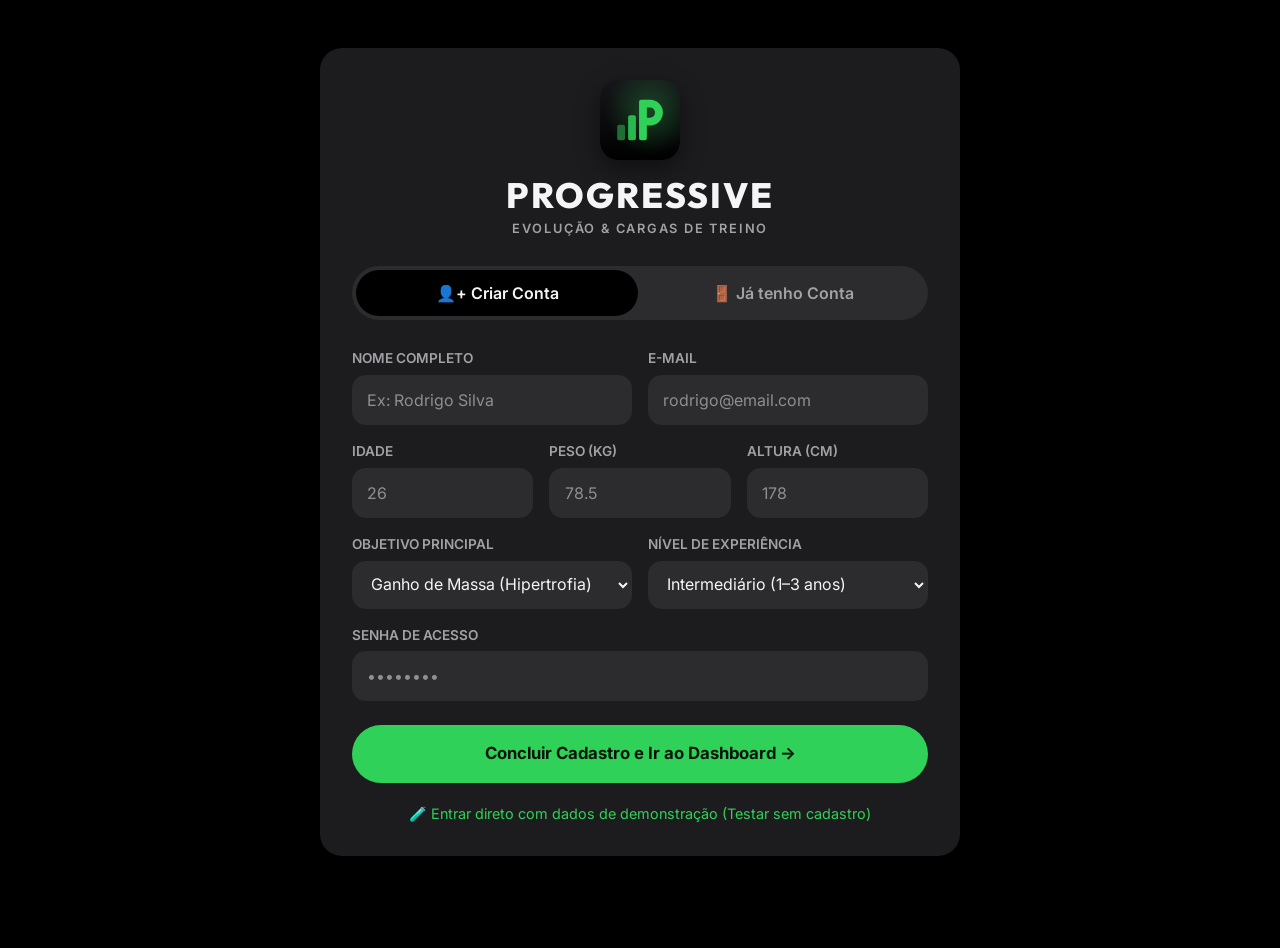
==== commit df7b7d9b: "style: define identidade visual da marca Progressive - logotipo, simbolo, favicon e icone de app em " ====
--- a/index.html
+++ b/index.html
@@ -4,7 +4,7 @@
     <meta charset="UTF-8">
     <meta name="viewport" content="width=device-width, initial-scale=1.0">
     <meta name="theme-color" content="#000000">
-    <link rel="icon" href="data:image/svg+xml,<svg xmlns=%22http://www.w3.org/2000/svg%22 viewBox=%220 0 100 100%22><circle cx=%2250%22 cy=%2250%22 r=%2250%22 fill=%22%2330d158%22/><text x=%2250%22 y=%2268%22 font-size=%2250%22 text-anchor=%22middle%22>🏋️</text></svg>">
+    <link rel="icon" type="image/svg+xml" href="assets/img/brand/favicon.svg">
     <title>Progressive — Criar Conta / Entrar</title>
     <link rel="stylesheet" href="assets/css/style.css">
 </head>
@@ -13,19 +13,23 @@
     <main class="auth-container">
         <!-- Logo e Titulo -->
         <header class="auth-header">
-            <div class="logo-icon">🏋️</div>
+            <img class="logo-icon" src="assets/img/brand/app-icon-512.svg" alt="" width="80" height="80">
             <h1>PROGRESSIVE</h1>
             <p>EVOLUÇÃO & CARGAS DE TREINO</p>
         </header>
 
-        <!-- Alternador de Modos -->
-        <nav class="auth-tabs">
-            <button type="button" class="tab-btn active">👤+ Criar Conta</button>
-            <button type="button" class="tab-btn">🚪 Já tenho Conta</button>
-        </nav>
+        <!-- Alternador de Modos: os radios controlam, via CSS (:checked), qual formulário aparece -->
+        <input type="radio" name="modo-acesso" id="modo-cadastro" class="sr-only" checked>
+        <input type="radio" name="modo-acesso" id="modo-login" class="sr-only">
+
+        <div class="auth-tabs">
+            <label for="modo-cadastro" class="tab-btn">👤+ Criar Conta</label>
+            <label for="modo-login" class="tab-btn">🚪 Já tenho Conta</label>
+        </div>
 
         <!-- Formulario de Registo -->
-        <form action="pages/dashboard.html" method="GET" class="auth-form">
+        <form action="pages/dashboard.html" method="GET" class="auth-form form-cadastro">
+            <h2 class="sr-only">Criar conta</h2>
             
             <div class="form-row">
                 <div class="form-group">
@@ -88,6 +92,27 @@
             </div>
 
         </form>
+
+        <!-- Formulario de Login -->
+        <form action="pages/dashboard.html" method="GET" class="auth-form form-login">
+            <h2 class="sr-only">Entrar na conta</h2>
+
+            <div class="form-group">
+                <label for="login-email">E-MAIL</label>
+                <input type="email" id="login-email" name="email" placeholder="rodrigo@email.com" autocomplete="email" required>
+            </div>
+
+            <div class="form-group">
+                <label for="login-senha">SENHA</label>
+                <input type="password" id="login-senha" name="senha" placeholder="••••••••" autocomplete="current-password" required>
+            </div>
+
+            <button type="submit" class="btn-submit">Entrar →</button>
+
+            <div class="demo-access">
+                <a href="pages/dashboard.html">🧪 Entrar direto com dados de demonstração</a>
+            </div>
+        </form>
     </main>
 
 </body>
--- a/assets/css/style.css
+++ b/assets/css/style.css
@@ -1,33 +1,108 @@
- 
-/* ---------- 1. Variáveis (tokens de design) ---------- */
+/* Fontes da marca: Outfit (títulos e números) e Inter (interface e texto) */
+@import url("https://fonts.googleapis.com/css2?family=Inter:wght@400;500;600;700&family=Outfit:wght@600;700;800&display=swap");
+
+/* ---------- 1. Variáveis (tokens de design) ----------
+   Tokens da marca Progressive. Todas as combinações de texto
+   e fundo usadas passam no contraste WCAG AA. */
 :root {
     color-scheme: dark;
 
-    /* Cores */
-    --bg: #000000;
-    --surface: #1c1c1e;
-    --surface-2: #2c2c2e;
-    --surface-3: #3a3a3c;
-    --border: #2f2f33;
-    --text: #f5f5f7;
-    --text-muted: #a1a1a6;
-    --accent: #30d158;
-    --accent-strong: #28b84c;
-    --accent-soft: rgba(48, 209, 88, 0.16);
-    --accent-dim: #1f6f35;
-    --danger: #ff453a;
-    --danger-soft: rgba(255, 69, 58, 0.14);
-    --warning: #ffd60a;
+    /* Marca */
+    --brand-primary: #30d158;          /* Verde Progressive: ação principal e dados positivos */
+    --brand-primary-strong: #28b84c;   /* hover e segunda barra do símbolo */
+    --brand-primary-dim: #1f6f35;      /* primeira barra do símbolo, níveis baixos */
+    --brand-primary-soft: rgba(48, 209, 88, 0.16);
+    --brand-accent: #409cff;           /* Azul dado: informação e gráficos secundários */
+    --brand-on-primary: #04140a;       /* texto sobre o verde (9,36:1) */
+
+    /* Neutros (dark mode nativo) */
+    --neutral-0: #000000;
+    --neutral-50: #1c1c1e;
+    --neutral-100: #2c2c2e;
+    --neutral-200: #3a3a3c;
+    --neutral-300: #2f2f33;
+    --neutral-500: #8e8e93;
+    --neutral-600: #a1a1a6;
+    --neutral-900: #f5f5f7;
+
+    /* Cores funcionais */
+    --color-success: #30d158;          /* carga superada */
+    --color-success-soft: rgba(48, 209, 88, 0.16);
+    --color-error: #ff453a;
+    --color-error-soft: rgba(255, 69, 58, 0.14);
+    --color-warning: #ffd60a;
+    --color-warning-soft: rgba(255, 214, 10, 0.12);
+    --color-info: #409cff;
+    --color-info-soft: rgba(64, 156, 255, 0.14);
+
+    /* Apelidos semânticos usados pelo resto da folha de estilos */
+    --bg: var(--neutral-0);
+    --surface: var(--neutral-50);
+    --surface-2: var(--neutral-100);
+    --surface-3: var(--neutral-200);
+    --border: var(--neutral-300);
+    --text: var(--neutral-900);
+    --text-muted: var(--neutral-600);
+    --text-subtle: var(--neutral-500);
+    --accent: var(--brand-primary);
+    --accent-strong: var(--brand-primary-strong);
+    --accent-soft: var(--brand-primary-soft);
+    --accent-dim: var(--brand-primary-dim);
+    --danger: var(--color-error);
+    --danger-soft: var(--color-error-soft);
+    --warning: var(--color-warning);
+    --info: var(--color-info);
 
     /* Tipografia */
-    --font: -apple-system, BlinkMacSystemFont, "Segoe UI", Roboto, "Helvetica Neue", Arial, sans-serif;
+    --font-heading: "Outfit", "Segoe UI", Roboto, Arial, sans-serif;
+    --font-body: "Inter", -apple-system, BlinkMacSystemFont, "Segoe UI", Roboto, Arial, sans-serif;
+    --font: var(--font-body);
+
+    --fs-display: clamp(2.5rem, 6vw, 3.5rem);  /* 40–56px: números de destaque */
+    --fs-h1: clamp(1.875rem, 4vw, 2.5rem);     /* 30–40px */
+    --fs-h2: 1.5rem;                            /* 24px */
+    --fs-h3: 1.25rem;                           /* 20px */
+    --fs-h4: 1.125rem;                          /* 18px */
+    --fs-h5: 1rem;                              /* 16px */
+    --fs-h6: 0.875rem;                          /* 14px */
+    --fs-body: 1rem;                            /* 16px */
+    --fs-small: 0.875rem;                       /* 14px */
+    --fs-caption: 0.75rem;                      /* 12px */
+    --fs-badge: 0.72rem;                        /* 11,5px, caixa alta */
+    --fs-button: 1rem;                          /* 16px */
+
+    --lh-tight: 1.1;
+    --lh-heading: 1.2;
+    --lh-snug: 1.35;
+    --lh-body: 1.5;
+
+    --fw-regular: 400;
+    --fw-medium: 500;
+    --fw-semibold: 600;
+    --fw-bold: 700;
+    --fw-black: 800;
+
+    --tracking-tight: -0.01em;
+    --tracking-wide: 0.08em;
+
+    /* Sombras e brilho */
+    --shadow-sm: 0 1px 2px rgba(0, 0, 0, 0.4);
+    --shadow-md: 0 8px 24px rgba(0, 0, 0, 0.45);
+    --shadow-glow: 0 0 0 6px var(--brand-primary-soft), 0 10px 30px rgba(48, 209, 88, 0.25);
+    --shadow-focus: 0 0 0 3px var(--brand-primary);
 
     /* Formas e espaçamentos */
     --radius-lg: 22px;
     --radius-md: 14px;
     --radius-sm: 10px;
     --radius-pill: 999px;
-    --gap: 16px;
+    --space-1: 4px;
+    --space-2: 8px;
+    --space-3: 12px;
+    --space-4: 16px;
+    --space-6: 24px;
+    --space-8: 32px;
+    --gap: var(--space-4);
     --sidebar-width: 240px;
     --bottom-nav-height: 72px;
     --transition: 0.2s ease;
@@ -49,17 +124,26 @@
     min-height: 100vh;
     background: var(--bg);
     color: var(--text);
-    font-family: var(--font);
-    font-size: 1rem;
-    line-height: 1.5;
+    font-family: var(--font-body);
+    font-size: var(--fs-body);
+    line-height: var(--lh-body);
     -webkit-font-smoothing: antialiased;
 }
 
-h1, h2, h3, h4 {
+h1, h2, h3, h4, h5, h6 {
     margin: 0 0 0.5rem;
-    line-height: 1.2;
-    letter-spacing: -0.01em;
-}
+    font-family: var(--font-heading);
+    font-weight: var(--fw-bold);
+    line-height: var(--lh-heading);
+    letter-spacing: var(--tracking-tight);
+}
+
+h1 { font-size: var(--fs-h1); font-weight: var(--fw-black); line-height: var(--lh-tight); }
+h2 { font-size: var(--fs-h2); }
+h3 { font-size: var(--fs-h3); }
+h4 { font-size: var(--fs-h4); }
+h5 { font-size: var(--fs-h5); }
+h6 { font-size: var(--fs-h6); text-transform: uppercase; letter-spacing: var(--tracking-wide); }
 
 p {
     margin: 0 0 0.75rem;
@@ -141,7 +225,7 @@
 
 input::placeholder,
 textarea::placeholder {
-    color: #7c7c80;
+    color: var(--text-subtle);
 }
 
 input:hover,
@@ -328,30 +412,30 @@
     min-width: 0;
 }
 
+/* Símbolo da marca (assets/img/brand/symbol.svg) */
 .logo {
-    display: grid;
-    place-items: center;
-    width: 42px;
-    height: 42px;
+    width: 40px;
+    height: 40px;
     flex-shrink: 0;
-    background: var(--accent-soft);
-    border-radius: 50%;
-    font-size: 1.3rem;
 }
 
 .brand-name {
     margin: 0;
-    font-size: 1.25rem;
-    font-weight: 800;
-    letter-spacing: 0.04em;
+    font-family: var(--font-heading);
+    font-size: 1.3rem;
+    font-weight: var(--fw-black);
+    line-height: var(--lh-tight);
+    letter-spacing: 0.06em;
 }
 
 .brand-name span {
     display: block;
-    color: var(--text-muted);
-    font-size: 0.7rem;
-    font-weight: 600;
-    letter-spacing: 0.12em;
+    margin-top: 2px;
+    color: var(--text-muted);
+    font-family: var(--font-body);
+    font-size: 0.68rem;
+    font-weight: var(--fw-semibold);
+    letter-spacing: 0.14em;
 }
 
 .user-info {
@@ -520,6 +604,7 @@
 
 .metric-value {
     margin: 0.25rem 0 0;
+    font-family: var(--font-heading);
     font-size: clamp(2rem, 4vw, 2.75rem);
     font-weight: 800;
     line-height: 1.1;
@@ -575,7 +660,7 @@
 .btn-start {
     padding: 1rem 1.75rem;
     font-size: 1.05rem;
-    box-shadow: 0 0 0 6px var(--accent-soft), 0 10px 30px rgba(48, 209, 88, 0.25);
+    box-shadow: var(--shadow-glow);
 }
 
 /* Gráfico + recordes */
@@ -583,6 +668,7 @@
     display: grid;
     grid-template-columns: 2fr 1fr;
     gap: var(--gap);
+    margin-bottom: 1.5rem;
 }
 
 .widget-chart h2,
@@ -618,6 +704,7 @@
 .bar {
     position: relative;
     flex: 1;
+    height: calc(var(--valor) * 1%);
     min-height: 10px;
     background: linear-gradient(to top, var(--accent-dim), var(--accent));
     border-radius: 8px;
@@ -629,7 +716,7 @@
 }
 
 /* Dias sem treino viram uma "célula vazia" cinza */
-.bar[style*="height: 0%"] {
+.bar[style="--valor: 0"] {
     background: var(--surface-2);
 }
 
@@ -883,7 +970,8 @@
 .result-value {
     margin: 0.75rem 0 0.25rem;
     color: var(--accent);
-    font-size: clamp(2.6rem, 6vw, 3.75rem);
+    font-family: var(--font-heading);
+    font-size: var(--fs-display);
     font-weight: 800;
     font-variant-numeric: tabular-nums;
 }
@@ -1204,15 +1292,13 @@
     text-align: center;
 }
 
+/* Ícone do app (assets/img/brand/app-icon-512.svg) */
 .logo-icon {
-    display: grid;
-    place-items: center;
-    width: 72px;
-    height: 72px;
+    width: 80px;
+    height: 80px;
     margin: 0 auto 1rem;
-    background: var(--accent-soft);
-    border-radius: 50%;
-    font-size: 2.2rem;
+    border-radius: 18px;
+    box-shadow: var(--shadow-md);
 }
 
 .auth-header h1 {
@@ -1299,6 +1385,448 @@
 }
 
 /* ---------- 15. Componentes inspirados no openGym ---------- */
+
+/* Escala de intensidade compartilhada (heatmap, mapa muscular, legenda) */
+.n0 { --nivel: var(--surface-2); }
+.n1 { --nivel: #1d4a2a; }
+.n2 { --nivel: var(--accent-dim); }
+.n3 { --nivel: var(--accent-strong); }
+.n4 { --nivel: var(--accent); }
+
+.widget-heatmap,
+.widget-muscles {
+    margin-bottom: 1.5rem;
+    padding: 1.5rem;
+    background: var(--surface);
+    border-radius: var(--radius-lg);
+}
+
+.widget-heatmap h2,
+.widget-muscles h2 {
+    color: var(--text-muted);
+    font-size: 1rem;
+    font-weight: 600;
+}
+
+.widget-heatmap h2 span,
+.widget-muscles h2 span {
+    color: var(--text-subtle);
+    font-weight: 400;
+}
+
+/* Mapa de atividade: 7 linhas (seg a dom) e uma coluna por semana */
+.heatmap-scroll {
+    overflow-x: auto;
+    padding-bottom: 0.25rem;
+}
+
+.heatmap,
+.heatmap-meses,
+.bar-chart-placeholder {
+    margin: 0;
+    padding-inline-start: 0;
+    list-style: none;
+}
+
+.heatmap,
+.heatmap-meses {
+    display: grid;
+    grid-template-columns: repeat(26, minmax(14px, 1fr));
+    gap: 4px;
+    min-width: 470px;
+}
+
+.heatmap {
+    grid-template-rows: repeat(7, auto);
+    grid-auto-flow: column;
+}
+
+.heatmap-meses {
+    margin-bottom: 0.4rem;
+    color: var(--text-muted);
+    font-size: 0.75rem;
+}
+
+.heatmap li {
+    aspect-ratio: 1;
+    background: var(--nivel);
+    border-radius: 4px;
+}
+
+.heatmap .hoje {
+    outline: 2px solid var(--accent);
+    outline-offset: 1px;
+}
+
+.heatmap-legenda {
+    display: flex;
+    align-items: center;
+    justify-content: flex-end;
+    gap: 4px;
+    margin: 0.75rem 0 0;
+    color: var(--text-muted);
+    font-size: 0.8rem;
+}
+
+.heatmap-legenda span {
+    width: 14px;
+    height: 14px;
+    background: var(--nivel);
+    border-radius: 4px;
+}
+
+/* Medidor da meta de peso */
+.metric-meter {
+    width: 100%;
+    height: 8px;
+    margin-top: 0.6rem;
+    background: var(--surface-2);
+    border: 0;
+    border-radius: var(--radius-pill);
+    appearance: none;
+}
+
+.metric-meter::-webkit-meter-bar {
+    background: var(--surface-2);
+    border: 0;
+    border-radius: var(--radius-pill);
+}
+
+.metric-meter::-webkit-meter-optimum-value,
+.metric-meter::-webkit-meter-suboptimum-value {
+    background: var(--accent);
+    border-radius: var(--radius-pill);
+}
+
+.metric-meter::-moz-meter-bar {
+    background: var(--accent);
+    border-radius: var(--radius-pill);
+}
+
+/* Controle segmentado ("Semana / 30 dias / 90 dias") */
+.segmented {
+    display: inline-flex;
+    gap: 4px;
+    margin: 0.25rem 0 1rem;
+    padding: 4px;
+    background: var(--surface-2);
+    border-radius: var(--radius-pill);
+}
+
+.segmented label {
+    margin: 0;
+    padding: 0.45rem 1rem;
+    color: var(--text-muted);
+    border-radius: var(--radius-pill);
+    font-size: 0.9rem;
+    cursor: pointer;
+    transition: background var(--transition), color var(--transition);
+}
+
+.segmented label:hover {
+    color: var(--text);
+}
+
+#periodo-semana:checked ~ .segmented [for="periodo-semana"],
+#periodo-30d:checked ~ .segmented [for="periodo-30d"],
+#periodo-90d:checked ~ .segmented [for="periodo-90d"] {
+    background: var(--bg);
+    color: var(--text);
+}
+
+#periodo-semana:focus-visible ~ .segmented [for="periodo-semana"],
+#periodo-30d:focus-visible ~ .segmented [for="periodo-30d"],
+#periodo-90d:focus-visible ~ .segmented [for="periodo-90d"] {
+    outline: 3px solid var(--accent);
+    outline-offset: 2px;
+}
+
+/* Só o gráfico do período escolhido aparece */
+.chart-30d,
+.chart-90d,
+#periodo-30d:checked ~ .chart-container .chart-semana,
+#periodo-90d:checked ~ .chart-container .chart-semana {
+    display: none;
+}
+
+#periodo-30d:checked ~ .chart-container .chart-30d,
+#periodo-90d:checked ~ .chart-container .chart-90d {
+    display: flex;
+}
+
+/* Mapa muscular — desenho do corpo: MuscleMap, de Melih Colpan (licença MIT) */
+.muscle-map {
+    display: grid;
+    grid-template-columns: minmax(0, 3fr) minmax(220px, 2fr);
+    align-items: start;
+    gap: 1.5rem;
+}
+
+.body-figures {
+    display: grid;
+    grid-template-columns: 1fr 1fr;
+    gap: 0.5rem;
+    margin: 0;
+}
+
+.body-figures figcaption {
+    grid-column: 1 / -1;
+    color: var(--text-muted);
+    font-size: 0.8rem;
+    text-align: center;
+}
+
+.body-view {
+    width: 100%;
+    height: auto;
+    max-height: 440px;
+}
+
+.body-view .corpo {
+    fill: var(--surface-3);
+}
+
+.musculo {
+    fill: var(--nivel);
+    cursor: pointer;
+    transition: opacity var(--transition), filter var(--transition);
+}
+
+/* Contorno fino separa um músculo do outro */
+.musculo path {
+    stroke: var(--surface);
+    stroke-width: 2;
+}
+
+.musculo:hover {
+    filter: brightness(1.3);
+}
+
+.musculo:focus {
+    outline: none;
+}
+
+.musculo:focus-visible path {
+    stroke: var(--text);
+    stroke-width: 5;
+}
+
+/* Painel com os detalhes do músculo escolhido */
+.muscle-hint {
+    color: var(--text-muted);
+    font-size: 0.9rem;
+}
+
+.muscle-info {
+    display: none;
+    margin-bottom: 1rem;
+    padding: 1rem 1.1rem;
+    background: var(--surface-2);
+    border-left: 4px solid var(--accent);
+    border-radius: var(--radius-md);
+    scroll-margin-top: 120px;
+}
+
+.muscle-info h3 {
+    margin: 0 0 0.25rem;
+    font-size: 1.15rem;
+}
+
+.muscle-info p {
+    margin: 0;
+    color: var(--text-muted);
+    font-size: 0.9rem;
+}
+
+.muscle-info p strong {
+    color: var(--accent);
+}
+
+.muscle-info:target {
+    display: block;
+}
+
+.muscle-map:has(.muscle-info:target) .muscle-hint {
+    display: none;
+}
+
+/* Clique: os outros músculos esmaecem e o escolhido ganha contorno branco */
+.muscle-map:has(.muscle-info:target) .musculo {
+    opacity: 0.25;
+}
+
+.muscle-map:has(#m-peito:target) .peito,
+.muscle-map:has(#m-ombros:target) .ombros,
+.muscle-map:has(#m-triceps:target) .triceps,
+.muscle-map:has(#m-costas:target) .costas,
+.muscle-map:has(#m-biceps:target) .biceps,
+.muscle-map:has(#m-antebracos:target) .antebracos,
+.muscle-map:has(#m-abdomen:target) .abdomen,
+.muscle-map:has(#m-pernas:target) .pernas,
+.muscle-map:has(#m-panturrilhas:target) .panturrilhas {
+    opacity: 1;
+}
+
+.muscle-map:has(#m-peito:target) .peito path,
+.muscle-map:has(#m-ombros:target) .ombros path,
+.muscle-map:has(#m-triceps:target) .triceps path,
+.muscle-map:has(#m-costas:target) .costas path,
+.muscle-map:has(#m-biceps:target) .biceps path,
+.muscle-map:has(#m-antebracos:target) .antebracos path,
+.muscle-map:has(#m-abdomen:target) .abdomen path,
+.muscle-map:has(#m-pernas:target) .pernas path,
+.muscle-map:has(#m-panturrilhas:target) .panturrilhas path {
+    stroke: var(--text);
+    stroke-width: 4;
+}
+
+/* Músculo sem séries continua visível quando selecionado */
+.muscle-map:has(#m-panturrilhas:target) .panturrilhas {
+    fill: var(--surface-3);
+}
+
+/* Lista de músculos (também clicável) */
+.muscle-list a {
+    display: flex;
+    align-items: center;
+    gap: 0.6rem;
+    padding: 0.5rem 0.6rem;
+    color: var(--text);
+    border-radius: var(--radius-sm);
+    font-size: 0.92rem;
+    transition: background var(--transition);
+}
+
+.muscle-list a:hover {
+    background: var(--surface-2);
+    text-decoration: none;
+}
+
+.muscle-list li + li {
+    border-top: 1px solid var(--border);
+}
+
+.muscle-list strong {
+    margin-left: auto;
+    color: var(--text-muted);
+    font-weight: 600;
+}
+
+.muscle-map:has(#m-peito:target) [href="#m-peito"],
+.muscle-map:has(#m-ombros:target) [href="#m-ombros"],
+.muscle-map:has(#m-triceps:target) [href="#m-triceps"],
+.muscle-map:has(#m-costas:target) [href="#m-costas"],
+.muscle-map:has(#m-biceps:target) [href="#m-biceps"],
+.muscle-map:has(#m-antebracos:target) [href="#m-antebracos"],
+.muscle-map:has(#m-abdomen:target) [href="#m-abdomen"],
+.muscle-map:has(#m-pernas:target) [href="#m-pernas"],
+.muscle-map:has(#m-panturrilhas:target) [href="#m-panturrilhas"] {
+    background: var(--accent-soft);
+}
+
+.dot {
+    width: 12px;
+    height: 12px;
+    flex-shrink: 0;
+    background: var(--nivel);
+    border-radius: 50%;
+}
+
+/* Indicador de progressão nos cards da biblioteca */
+.trend {
+    align-self: flex-start;
+    padding: 0.2rem 0.7rem;
+    border-radius: var(--radius-pill);
+    font-size: 0.82rem;
+    font-weight: 600;
+}
+
+.library-card .trend-up {
+    background: var(--accent-soft);
+    color: var(--accent);
+}
+
+.library-card .trend-flat {
+    background: var(--surface-2);
+    color: var(--text-muted);
+}
+
+.library-card .trend-down {
+    background: rgba(255, 214, 10, 0.12);
+    color: var(--warning);
+}
+
+/* Instruções expansíveis com <details> */
+.exercise-instructions {
+    margin: 0.25rem 0;
+    background: var(--surface-2);
+    border-radius: var(--radius-md);
+}
+
+.exercise-instructions summary {
+    display: flex;
+    align-items: center;
+    justify-content: space-between;
+    padding: 0.65rem 0.9rem;
+    font-size: 0.9rem;
+    font-weight: 600;
+    cursor: pointer;
+    list-style: none;
+}
+
+.exercise-instructions summary::-webkit-details-marker {
+    display: none;
+}
+
+.exercise-instructions summary::after {
+    content: "+";
+    color: var(--accent);
+    font-size: 1.2rem;
+    line-height: 1;
+}
+
+.exercise-instructions[open] summary::after {
+    content: "−";
+}
+
+.exercise-instructions ol {
+    margin: 0;
+    padding: 0 1rem 0.9rem 2.2rem;
+    color: var(--text-muted);
+    font-size: 0.9rem;
+}
+
+.exercise-instructions li + li {
+    margin-top: 0.35rem;
+}
+
+.session-exercise-card .exercise-instructions {
+    margin-bottom: 0.75rem;
+}
+
+/* Estado vazio */
+.empty-state {
+    align-items: center;
+    justify-content: center;
+    text-align: center;
+    background: transparent;
+    border: 2px dashed var(--surface-3);
+}
+
+.empty-state:hover {
+    border-color: var(--surface-3);
+    transform: none;
+}
+
+.empty-icon {
+    font-size: 2.2rem;
+}
+
+.empty-state p {
+    margin: 0;
+    color: var(--text-muted);
+    font-size: 0.92rem;
+}
 
 /* Formulário destacado ao chegar pelo link "Cadastrar Exercício" (:target) */
 .add-exercise-section {
@@ -1470,6 +1998,24 @@
     .sets-table input[type="number"] {
         width: 4rem;
     }
+
+    .widget-heatmap,
+    .widget-muscles {
+        padding: 1.1rem;
+    }
+
+    .muscle-map {
+        grid-template-columns: 1fr;
+    }
+
+    .segmented {
+        display: flex;
+    }
+
+    .segmented label {
+        flex: 1;
+        text-align: center;
+    }
 }
 
 @media (max-width: 420px) {
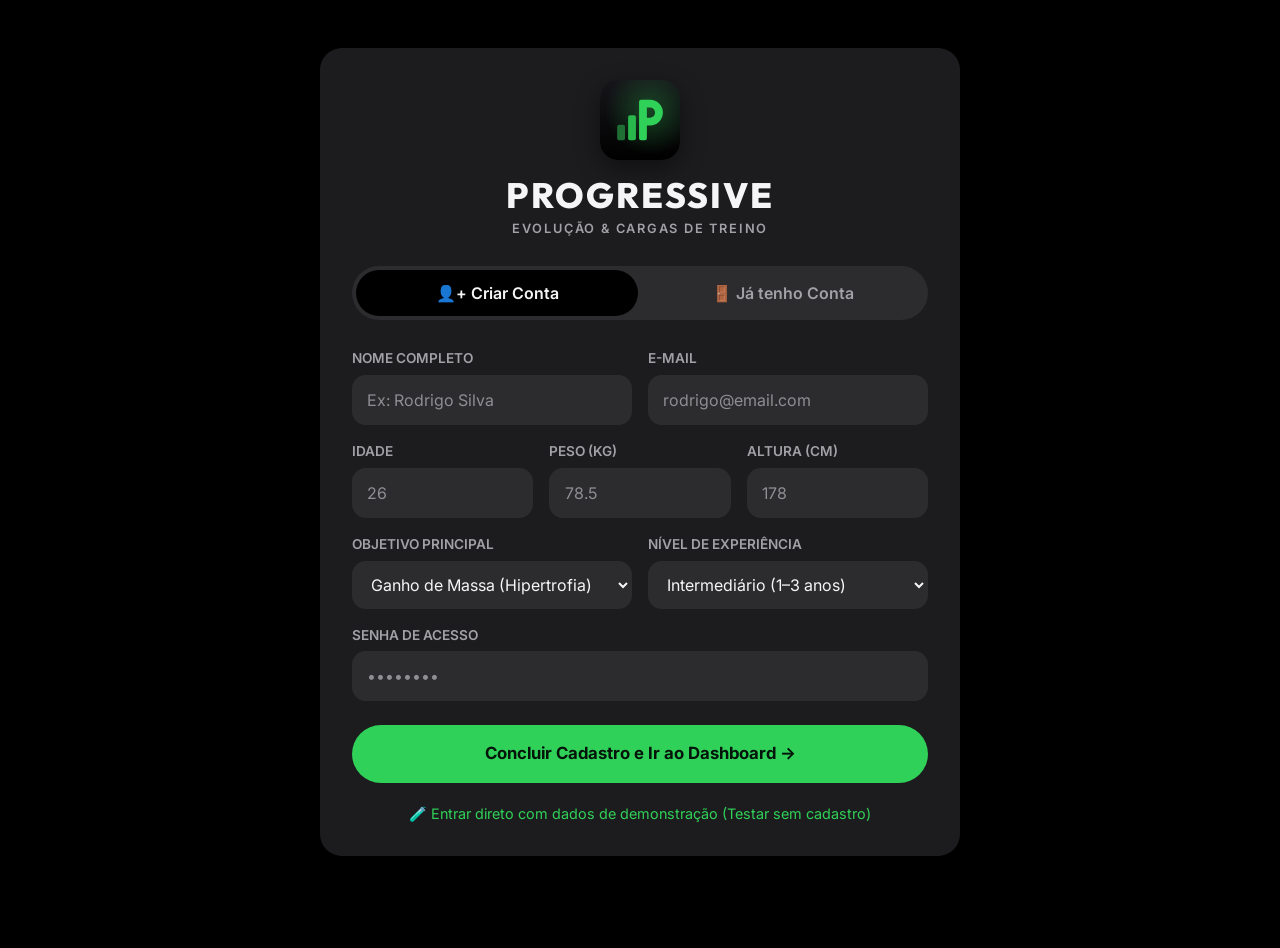
==== commit 2e939c4e: "perf: carrega fontes pelo HTML com preconnect" ====
--- a/index.html
+++ b/index.html
@@ -6,6 +6,9 @@
     <meta name="theme-color" content="#000000">
     <link rel="icon" type="image/svg+xml" href="assets/img/brand/favicon.svg">
     <title>Progressive — Criar Conta / Entrar</title>
+    <link rel="preconnect" href="https://fonts.googleapis.com">
+    <link rel="preconnect" href="https://fonts.gstatic.com" crossorigin>
+    <link rel="stylesheet" href="https://fonts.googleapis.com/css2?family=Inter:wght@400;500;600;700&amp;family=Outfit:wght@600;700;800&amp;display=swap">
     <link rel="stylesheet" href="assets/css/style.css">
 </head>
 <body>
--- a/assets/css/style.css
+++ b/assets/css/style.css
@@ -1,5 +1,4 @@
-/* Fontes da marca: Outfit (títulos e números) e Inter (interface e texto) */
-@import url("https://fonts.googleapis.com/css2?family=Inter:wght@400;500;600;700&family=Outfit:wght@600;700;800&display=swap");
+/* Fontes da marca (Outfit e Inter) são carregadas no <head> de cada página, com preconnect */
 
 /* ---------- 1. Variáveis (tokens de design) ----------
    Tokens da marca Progressive. Todas as combinações de texto
@@ -187,6 +186,12 @@
     border-radius: var(--radius-sm);
 }
 
+/* O atributo hidden sempre esconde, mesmo em elementos com display definido por classe
+   (ex.: .btn-secondary usa inline-flex e anularia o hidden do botão "Cancelar edição") */
+[hidden] {
+    display: none !important;
+}
+
 /* Conteúdo apenas para leitores de ecrã */
 .sr-only {
     position: absolute;
@@ -522,6 +527,18 @@
 .sidebar .active a {
     background: var(--accent-soft);
     color: var(--accent);
+}
+
+/* Ícones de linha da navegação (herdam a cor do link) */
+.nav-icon {
+    width: 22px;
+    height: 22px;
+    flex-shrink: 0;
+    fill: none;
+    stroke: currentColor;
+    stroke-width: 2;
+    stroke-linecap: round;
+    stroke-linejoin: round;
 }
 
 .main-content {
@@ -1034,8 +1051,11 @@
     margin: 0;
 }
 
-.exercise-illustration img {
+.exercise-illustration img,
+.exercise-illustration video {
+    display: block;
     width: 100%;
+    height: auto;
     background: #fff;
     border-radius: var(--radius-md);
 }
@@ -1903,21 +1923,40 @@
     .sidebar a {
         flex-direction: column;
         justify-content: center;
-        gap: 0.15rem;
+        gap: 0.2rem;
         height: 100%;
-        padding: 0.25rem;
+        padding: 0.25rem 0;
         font-size: 0.68rem;
+        font-weight: var(--fw-medium);
         line-height: 1.2;
         text-align: center;
         border-radius: 0;
     }
 
-    .sidebar a:hover {
-        background: transparent;
-    }
-
+    .sidebar a:hover,
     .sidebar .active a {
         background: transparent;
+    }
+
+    /* Ícone dentro de uma pílula; no item ativo ela fica verde */
+    .sidebar .nav-icon {
+        width: 56px;
+        height: 30px;
+        padding: 4px 17px;
+        border-radius: var(--radius-pill);
+        transition: background var(--transition);
+    }
+
+    .sidebar a:hover .nav-icon {
+        background: var(--surface-2);
+    }
+
+    .sidebar .active .nav-icon {
+        background: var(--accent-soft);
+    }
+
+    .sidebar .active a {
+        font-weight: var(--fw-bold);
     }
 
     .topbar {
@@ -2026,6 +2065,38 @@
     .bar-chart-placeholder {
         gap: 6px;
     }
+
+    /* Sessão em telas estreitas (até 320px): a tabela de séries cabe sem rolagem.
+       A unidade já aparece no cabeçalho e no rótulo de cada campo, então sai da célula. */
+    .session-container {
+        padding-left: 12px;
+        padding-right: 12px;
+    }
+
+    .session-exercise-card {
+        padding: 0.9rem;
+    }
+
+    .sets-table .unidade {
+        display: none;
+    }
+
+    .sets-table th {
+        padding: 0.5rem 0.25rem;
+        font-size: 0.65rem;
+        letter-spacing: 0.02em;
+    }
+
+    .sets-table td {
+        padding: 0.5rem 0.25rem;
+        font-size: 0.82rem;
+    }
+
+    .sets-table input[type="number"] {
+        width: 3.25rem;
+        padding: 0.45rem 0.25rem;
+        font-size: 0.95rem;
+    }
 }
 
 /* Respeita quem prefere menos movimento */
@@ -2037,3 +2108,286 @@
         transition: none !important;
     }
 }
+
+/* ---------- 17. Interações (JavaScript) ---------- */
+
+/* Lista da biblioteca gerada pelo JS: o contêiner não cria caixa,
+   então os cards continuam sendo itens do grid da seção */
+.library-list {
+    display: contents;
+}
+
+.list-counter,
+.lista-vazia {
+    grid-column: 1 / -1;
+    margin: 0;
+    color: var(--text-muted);
+    font-size: var(--fs-small);
+}
+
+.lista-vazia {
+    padding: 2rem 1rem;
+    text-align: center;
+    border: 2px dashed var(--surface-3);
+    border-radius: var(--radius-lg);
+}
+
+/* Validação do formulário */
+.field-error {
+    margin: 0.35rem 0 0;
+    color: var(--danger);
+    font-size: var(--fs-small);
+}
+
+.field-error:empty {
+    display: none;
+}
+
+input[aria-invalid="true"],
+select[aria-invalid="true"],
+textarea[aria-invalid="true"] {
+    border-color: var(--danger);
+    background: var(--danger-soft);
+}
+
+.form-actions {
+    grid-column: 1 / -1;
+    display: flex;
+    flex-wrap: wrap;
+    align-items: center;
+    gap: 0.75rem;
+}
+
+.form-feedback {
+    margin: 0;
+    font-size: var(--fs-small);
+    font-weight: var(--fw-semibold);
+}
+
+.form-feedback--sucesso {
+    color: var(--accent);
+}
+
+.form-feedback--erro {
+    color: var(--danger);
+}
+
+.form-feedback--neutro {
+    color: var(--text-muted);
+}
+
+/* Card recém-cadastrado ou editado */
+.card-destaque {
+    animation: card-destaque 2s ease-out;
+}
+
+@keyframes card-destaque {
+    0% { box-shadow: 0 0 0 3px var(--accent); }
+    100% { box-shadow: 0 0 0 3px transparent; }
+}
+
+/* Página de detalhes preenchida pelo JS */
+.details-content-grid.sem-imagem {
+    grid-template-columns: 1fr;
+}
+
+/* Passos numerados com contador do CSS no lugar do ✓ */
+.tips-box ol {
+    margin: 0;
+    padding: 0;
+    list-style: none;
+    counter-reset: passo;
+}
+
+.tips-box ol li {
+    counter-increment: passo;
+}
+
+.tips-box ol li::before {
+    content: counter(passo) ".";
+}
+
+.nao-encontrado {
+    text-align: center;
+}
+
+.details-actions {
+    margin: 0.25rem 0 1rem;
+    padding-top: 0;
+    border-top: 0;
+}
+
+/* Aviso flutuante (toast) */
+.toast {
+    position: fixed;
+    left: 50%;
+    bottom: 1.5rem;
+    z-index: 50;
+    max-width: calc(100% - 32px);
+    padding: 0.85rem 1.25rem;
+    background: var(--surface-2);
+    color: var(--text);
+    border: 1px solid var(--surface-3);
+    border-radius: var(--radius-pill);
+    box-shadow: var(--shadow-md);
+    font-size: var(--fs-small);
+    font-weight: var(--fw-semibold);
+    transform: translateX(-50%);
+    animation: toast-entra 0.25s ease-out;
+}
+
+.toast[hidden] {
+    display: none;
+}
+
+@keyframes toast-entra {
+    from { opacity: 0; transform: translate(-50%, 10px); }
+    to { opacity: 1; transform: translate(-50%, 0); }
+}
+
+/* No celular o aviso fica acima da barra de navegação inferior */
+@media (max-width: 768px) {
+    .toast {
+        bottom: calc(var(--bottom-nav-height) + 1rem);
+    }
+}
+
+/* Importação da API wger */
+.api-section {
+    margin-bottom: 1.5rem;
+    padding: 1.5rem;
+    background: var(--surface);
+    border-radius: var(--radius-lg);
+}
+
+.api-section > h2 {
+    margin-bottom: 0.25rem;
+    color: var(--text-muted);
+    font-size: 1rem;
+    font-weight: 600;
+}
+
+.api-intro {
+    color: var(--text-muted);
+    font-size: var(--fs-small);
+}
+
+.api-form {
+    display: flex;
+    flex-wrap: wrap;
+    gap: 0.75rem;
+}
+
+.api-form input {
+    flex: 1 1 220px;
+    width: auto;
+    border-radius: var(--radius-pill);
+}
+
+.api-form .btn-primary:disabled {
+    opacity: 0.6;
+    cursor: progress;
+}
+
+.api-status {
+    margin: 0.85rem 0 0;
+    font-size: var(--fs-small);
+}
+
+.api-status:empty {
+    display: none;
+}
+
+.api-status--carregando,
+.api-status--neutro {
+    color: var(--text-muted);
+}
+
+.api-status--erro {
+    color: var(--danger);
+}
+
+.api-results {
+    display: grid;
+    grid-template-columns: repeat(auto-fill, minmax(320px, 1fr));
+    gap: 0.75rem;
+    margin-top: 1rem;
+}
+
+.api-results:empty {
+    display: none;
+}
+
+.api-result {
+    display: grid;
+    grid-template-columns: 64px 1fr auto;
+    align-items: center;
+    gap: 0.85rem;
+    padding: 0.75rem;
+    background: var(--surface-2);
+    border-radius: var(--radius-md);
+}
+
+.api-result-img {
+    width: 64px;
+    height: 64px;
+    object-fit: contain;
+    background: #fff;
+    border-radius: var(--radius-sm);
+}
+
+.api-result-img--vazia {
+    display: grid;
+    place-items: center;
+    background: var(--surface-3);
+    font-size: 1.6rem;
+}
+
+.api-result-info {
+    min-width: 0;
+}
+
+.api-result-info h3 {
+    margin: 0 0 0.15rem;
+    font-size: 1rem;
+}
+
+.api-result-info p {
+    margin: 0;
+    color: var(--text-muted);
+    font-size: var(--fs-caption);
+}
+
+.api-result button {
+    padding: 0.55rem 0.9rem;
+    font-size: 0.85rem;
+    white-space: nowrap;
+}
+
+.api-result button:disabled {
+    cursor: default;
+    opacity: 0.7;
+}
+
+@media (max-width: 768px) {
+    .api-section {
+        padding: 1.1rem;
+    }
+
+    .api-results {
+        grid-template-columns: 1fr;
+    }
+
+    .api-result {
+        grid-template-columns: 56px 1fr;
+    }
+
+    .api-result-img {
+        width: 56px;
+        height: 56px;
+    }
+
+    .api-result button {
+        grid-column: 1 / -1;
+    }
+}
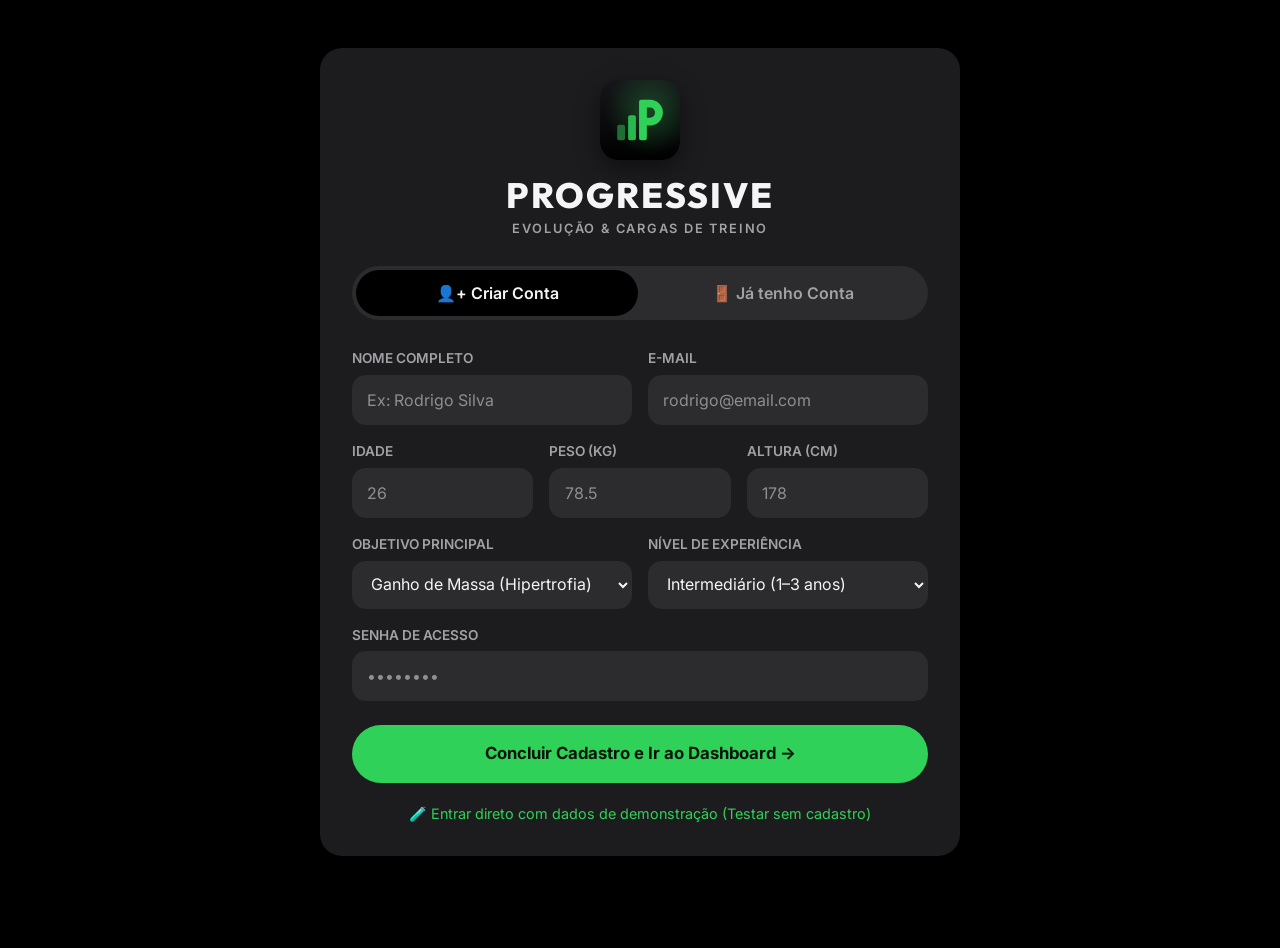
==== commit 9d780cc7: "feat: adiciona meta description em todas as paginas" ====
--- a/index.html
+++ b/index.html
@@ -3,6 +3,7 @@
 <head>
     <meta charset="UTF-8">
     <meta name="viewport" content="width=device-width, initial-scale=1.0">
+    <meta name="description" content="Progressive: acompanhe seus treinos, registre cargas e evolua com sobrecarga progressiva. Crie sua conta ou entre.">
     <meta name="theme-color" content="#000000">
     <link rel="icon" type="image/svg+xml" href="assets/img/brand/favicon.svg">
     <title>Progressive — Criar Conta / Entrar</title>
--- a/assets/css/style.css
+++ b/assets/css/style.css
@@ -29,6 +29,8 @@
     --color-success-soft: rgba(48, 209, 88, 0.16);
     --color-error: #ff453a;
     --color-error-soft: rgba(255, 69, 58, 0.14);
+    --color-error-text: #ff6961;       /* texto vermelho: 5,16:1 no fundo translúcido, 4,94:1 em surface-2 */
+    --color-on-error: #1a0503;         /* texto sobre o vermelho cheio (5,78:1) */
     --color-warning: #ffd60a;
     --color-warning-soft: rgba(255, 214, 10, 0.12);
     --color-info: #409cff;
@@ -49,6 +51,8 @@
     --accent-dim: var(--brand-primary-dim);
     --danger: var(--color-error);
     --danger-soft: var(--color-error-soft);
+    --danger-text: var(--color-error-text);
+    --on-danger: var(--color-on-error);
     --warning: var(--color-warning);
     --info: var(--color-info);
 
@@ -155,6 +159,12 @@
 
 a:hover {
     text-decoration: underline;
+}
+
+/* Link no meio de um texto: sublinhado, para não depender só da cor (WCAG 1.4.1) */
+p a:not([class]) {
+    text-decoration: underline;
+    text-underline-offset: 0.15em;
 }
 
 img {
@@ -369,7 +379,7 @@
     gap: 0.4rem;
     padding: 0.6rem 1rem;
     background: var(--danger-soft);
-    color: var(--danger);
+    color: var(--danger-text);
     border: 0;
     border-radius: var(--radius-pill);
     font-weight: 600;
@@ -380,7 +390,7 @@
 
 .btn-danger:hover {
     background: var(--danger);
-    color: #fff;
+    color: var(--on-danger);
     text-decoration: none;
 }
 
@@ -1239,7 +1249,7 @@
 }
 
 .timer-controls .btn-stop {
-    color: var(--danger);
+    color: var(--danger-text);
 }
 
 .session-container {
@@ -1467,7 +1477,7 @@
     font-size: 0.75rem;
 }
 
-.heatmap li {
+.heatmap span {
     aspect-ratio: 1;
     background: var(--nivel);
     border-radius: 4px;
@@ -2135,7 +2145,7 @@
 /* Validação do formulário */
 .field-error {
     margin: 0.35rem 0 0;
-    color: var(--danger);
+    color: var(--danger-text);
     font-size: var(--fs-small);
 }
 
@@ -2169,7 +2179,7 @@
 }
 
 .form-feedback--erro {
-    color: var(--danger);
+    color: var(--danger-text);
 }
 
 .form-feedback--neutro {
@@ -2304,7 +2314,7 @@
 }
 
 .api-status--erro {
-    color: var(--danger);
+    color: var(--danger-text);
 }
 
 .api-results {
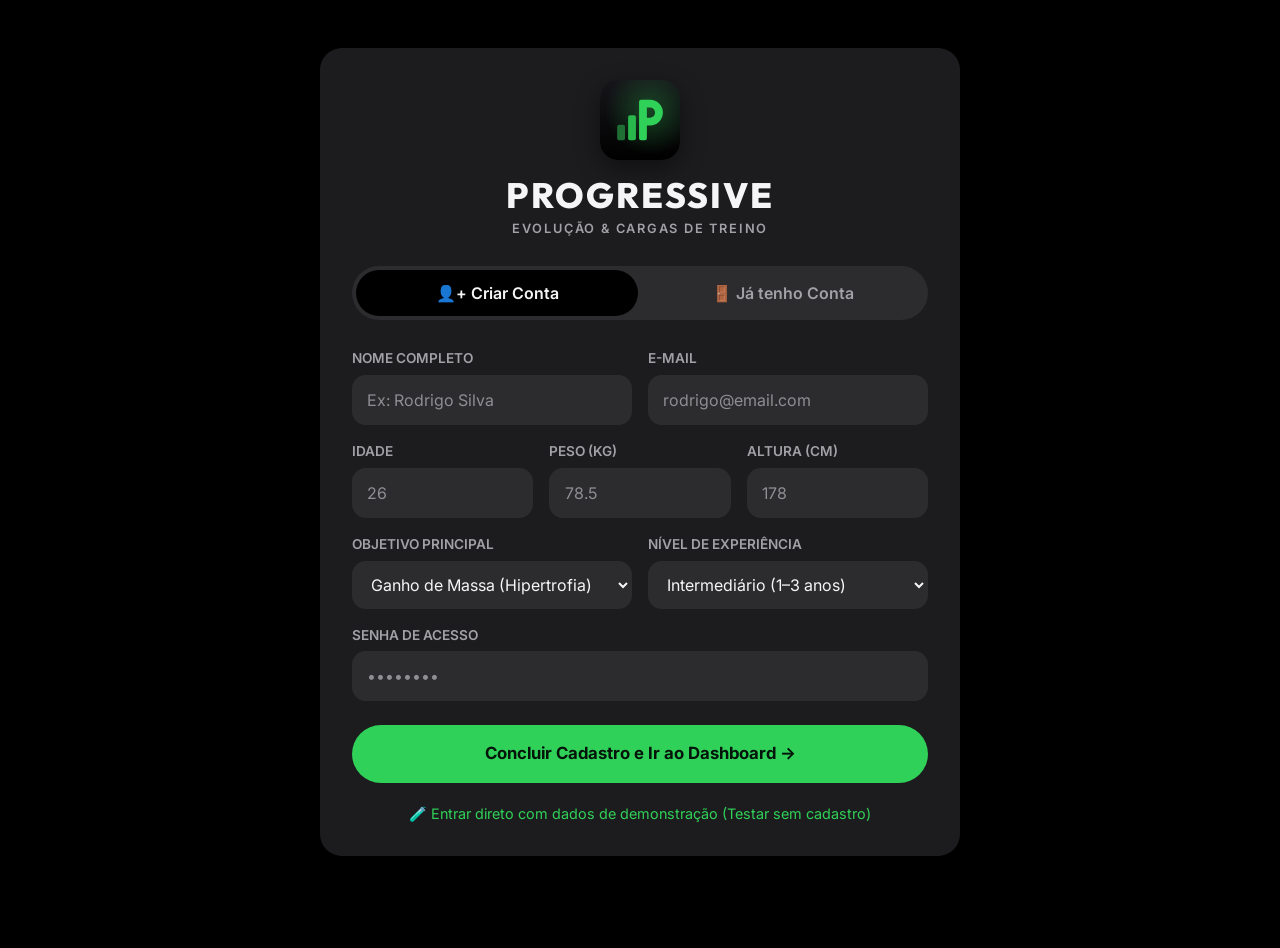
==== commit 741533ac: "feat: adiciona link para pular para o conteudo" ====
--- a/index.html
+++ b/index.html
@@ -13,8 +13,9 @@
     <link rel="stylesheet" href="assets/css/style.css">
 </head>
 <body>
+    <a href="#conteudo" class="skip-link">Pular para o conteúdo</a>
 
-    <main class="auth-container">
+    <main id="conteudo" class="auth-container" tabindex="-1">
         <!-- Logo e Titulo -->
         <header class="auth-header">
             <img class="logo-icon" src="assets/img/brand/app-icon-512.svg" alt="" width="80" height="80">
--- a/assets/css/style.css
+++ b/assets/css/style.css
@@ -202,6 +202,31 @@
     display: none !important;
 }
 
+/* "Pular para o conteúdo": escondido até receber foco pelo teclado */
+.skip-link {
+    position: absolute;
+    top: 0.75rem;
+    left: 0.75rem;
+    z-index: 100;
+    padding: 0.75rem 1.25rem;
+    background: var(--accent);
+    color: var(--brand-on-primary);
+    border-radius: var(--radius-pill);
+    font-weight: var(--fw-bold);
+    transform: translateY(-200%);
+    transition: transform var(--transition);
+}
+
+.skip-link:focus {
+    transform: translateY(0);
+    text-decoration: none;
+}
+
+/* O <main> recebe o foco do link, mas não precisa de contorno */
+main:focus {
+    outline: none;
+}
+
 /* Conteúdo apenas para leitores de ecrã */
 .sr-only {
     position: absolute;
